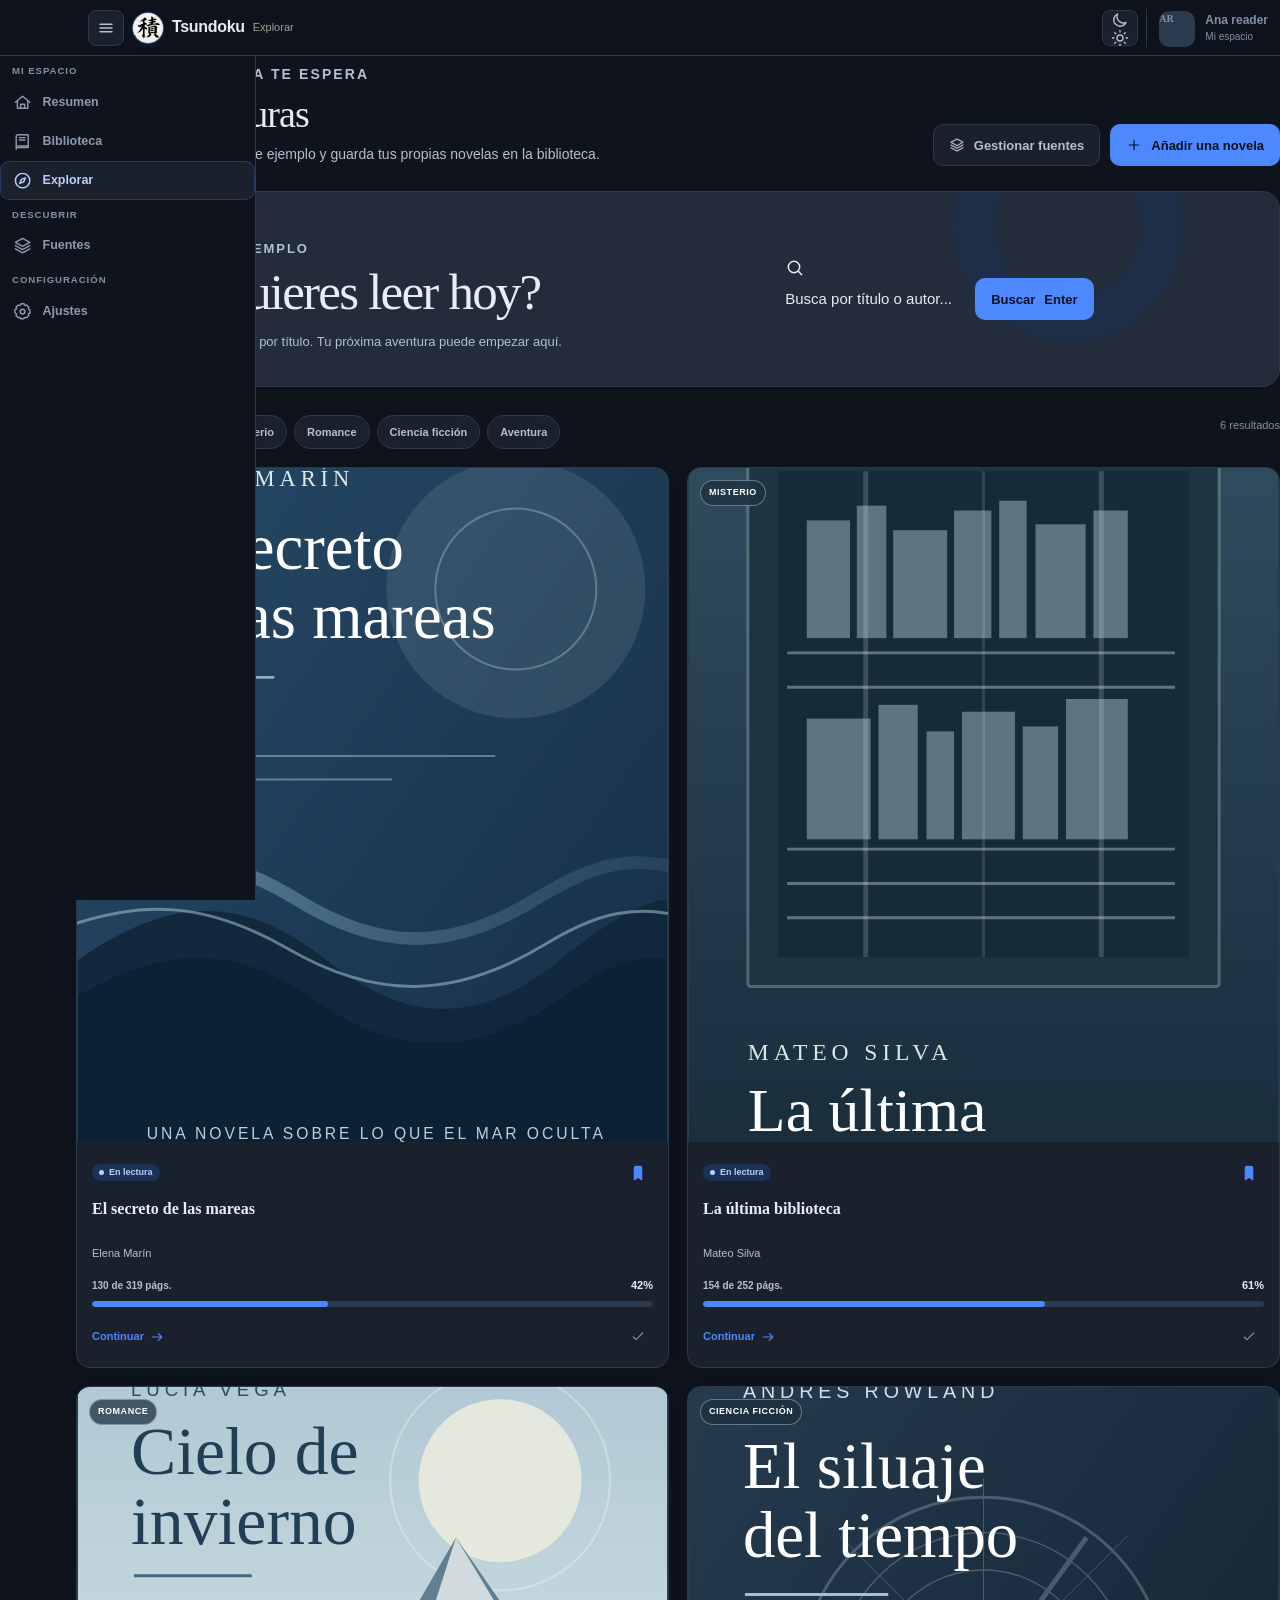
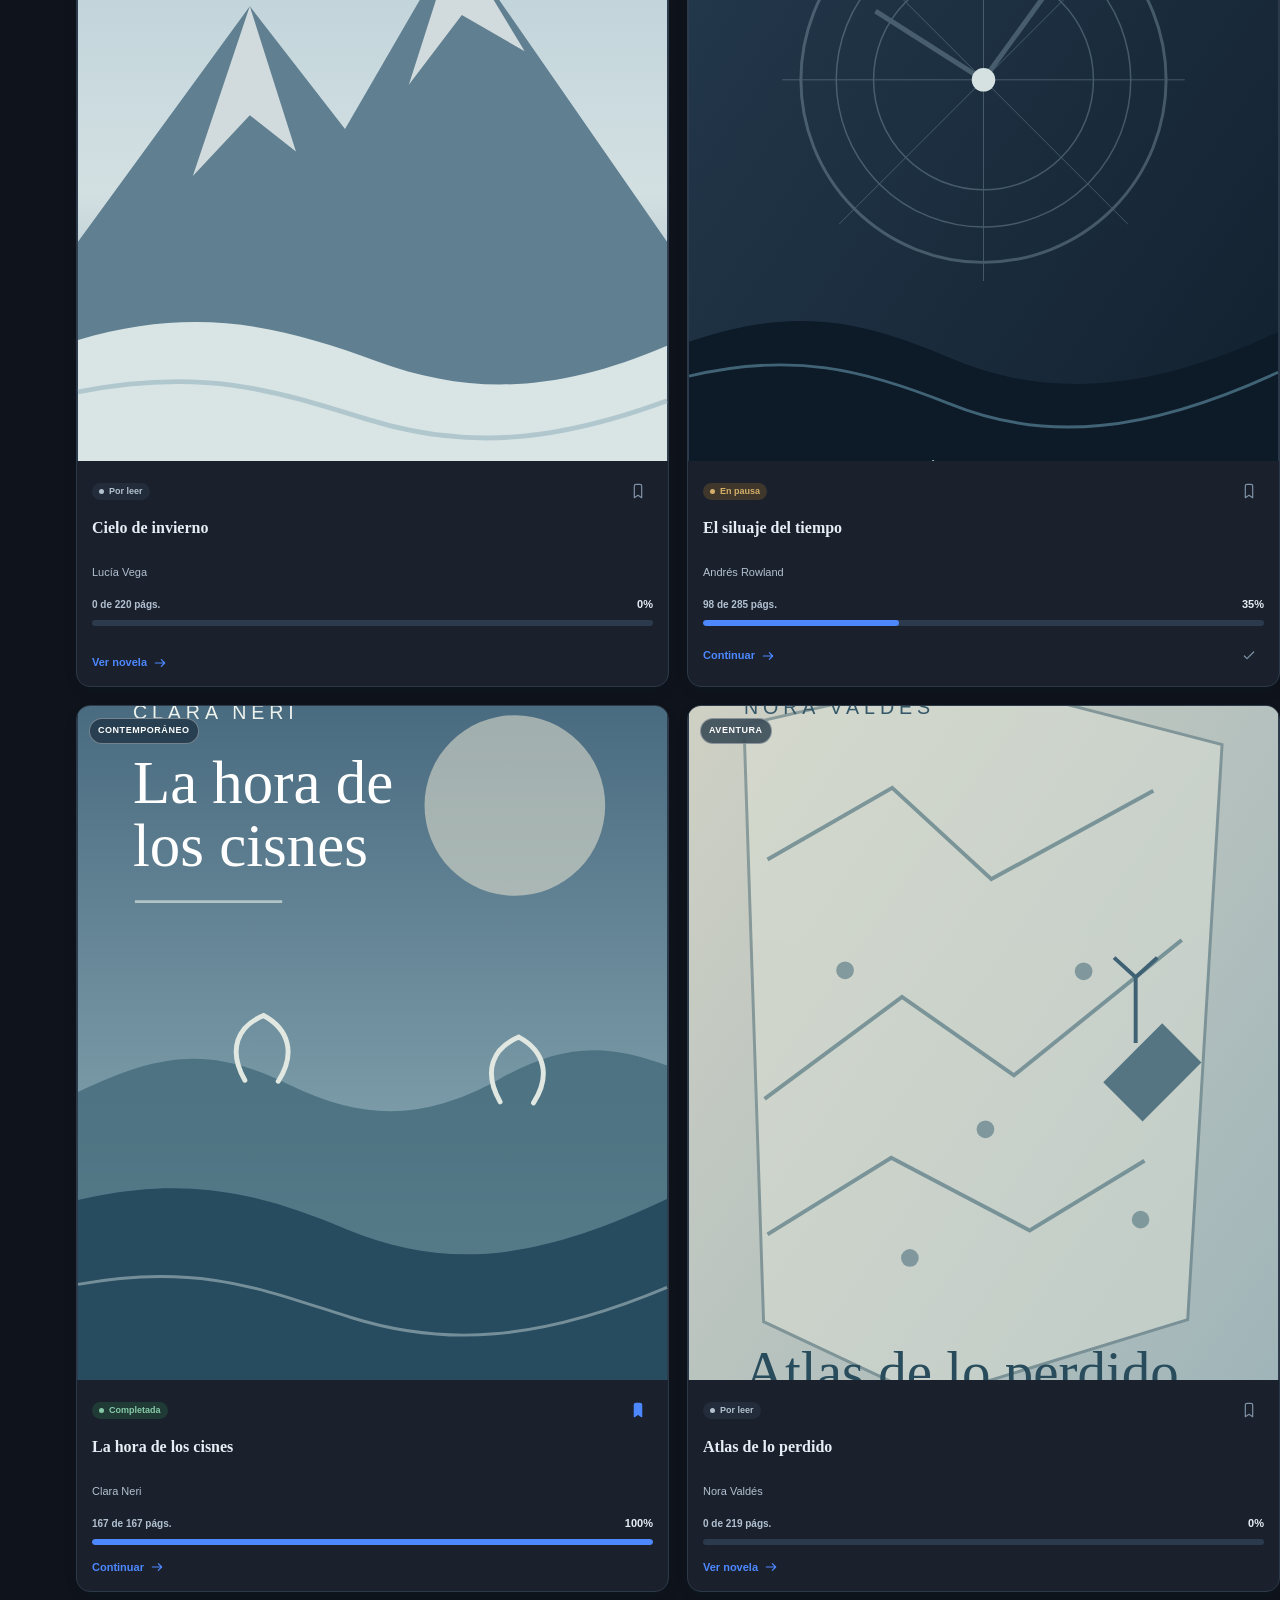
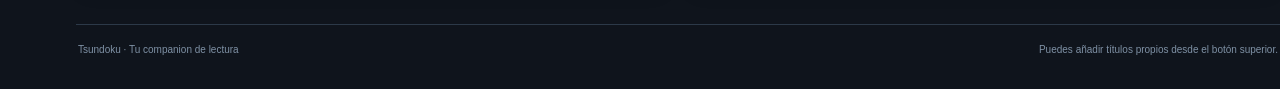
==== Tracker/pages/browse.html @ 19baac52 "primer commit" ====
<!DOCTYPE html>
<html lang="es" data-theme="midnight">
<head>
  <meta charset="UTF-8">
  <meta name="viewport" content="width=device-width, initial-scale=1.0">
  <meta name="description" content="Explora nuevas novelas y añade nuevas lecturas a Tsundoku.">
  <title>Explorar · Tsundoku</title>
  <script>
    (() => {
      try {
        const validThemes = ['amoled', 'midnight', 'mocha', 'parchment'];
        const savedTheme = localStorage.getItem('tsundoku-theme');
        const legacyTheme = localStorage.getItem('novel-tracker:theme');
        document.documentElement.dataset.theme = validThemes.includes(savedTheme)
          ? savedTheme
          : legacyTheme === 'light' ? 'parchment' : 'midnight';
      } catch (error) {
        document.documentElement.dataset.theme = 'midnight';
      }
    })();
  </script>
  <link rel="icon" type="image/svg+xml" href="../Assets/icons/logo.svg">
  <link rel="stylesheet" href="../css/styles.css">
  <script src="../js/tailwind.js"></script>
  <script src="../js/novelData.js" defer></script>
  <script src="../js/storage.js" defer></script>
  <script src="../js/ui.js" defer></script>
  <script src="../js/main.js" defer></script>
  <script src="../js/sidebar.js" defer></script>
</head>
<body class="tsun-shell" data-page="browse" data-asset-prefix="../" data-page-prefix="../">
  <a class="skip-link" href="#main-content">Saltar al contenido</a>

  <header class="shell-header h-14" aria-label="Encabezado de Tsundoku">
    <div class="flex min-w-0 items-center gap-2">
      <button class="icon-button !h-9 !w-9 !rounded-lg" type="button" data-sidebar-toggle aria-label="Colapsar barra lateral" aria-expanded="true">
        <svg class="icon !h-[18px] !w-[18px]" viewBox="0 0 24 24" aria-hidden="true"><path d="M4 7h16M4 12h16M4 17h16"/></svg>
      </button>
      <span class="shell-logo" aria-hidden="true">
        <img src="../Assets/images/Logo-kanji.png" alt="">
      </span>
      <span class="shell-title truncate font-semibold">Tsundoku</span>
      <span class="hidden text-[11px] font-medium text-stone-400 dark:text-stone-500 sm:inline">Explorar</span>
    </div>

    <div class="relative ml-auto flex items-center gap-1">
      <button class="icon-button !h-9 !w-9 !rounded-lg" type="button" data-theme-toggle aria-label="Cambiar a modo oscuro" aria-pressed="false">
        <svg class="icon !h-[18px] !w-[18px] theme-icon--moon" viewBox="0 0 24 24" aria-hidden="true"><path d="M20 15.2A8.5 8.5 0 0 1 8.8 4 8.5 8.5 0 1 0 20 15.2Z"/></svg>
        <svg class="icon !h-[18px] !w-[18px] theme-icon--sun" viewBox="0 0 24 24" aria-hidden="true"><circle cx="12" cy="12" r="4"/><path d="M12 2v2M12 20v2M4.93 4.93l1.42 1.42M17.65 17.65l1.42 1.42M2 12h2M20 12h2M4.93 19.07l1.42-1.42M17.65 6.35l1.42-1.42"/></svg>
      </button>
      <div class="user-chip" aria-label="Perfil de Ana"><span class="avatar" aria-hidden="true">AR</span><span class="user-chip__copy"><strong>Ana reader</strong><span>Mi espacio</span></span></div>
    </div>
  </header>

  <!-- Overlay para móvil -->
  <div data-sidebar-overlay aria-hidden="true"></div>

  <!-- Barra lateral colapsable -->
  <nav class="shell-sidebar" data-sidebar aria-label="Navegación principal">
    <div class="sidebar-section-label">Mi espacio</div>

    <a class="sidebar-item" href="../index.html" data-nav-item="dashboard" title="Resumen">
      <svg class="icon" viewBox="0 0 24 24" aria-hidden="true"><path d="M3 11.5 12 4l9 7.5"/><path d="M5.5 10v9h13v-9M9.5 19v-5h5v5"/></svg>
      <span class="sidebar-label">Resumen</span>
    </a>
    <a class="sidebar-item" href="./library.html" data-nav-item="library" title="Biblioteca">
      <svg class="icon" viewBox="0 0 24 24" aria-hidden="true"><path d="M4 19.5V5.5a2 2 0 0 1 2-2h13v16H6a2 2 0 0 0-2 2Z"/><path d="M6 17.5h13M8 7h7M8 10h7"/></svg>
      <span class="sidebar-label">Biblioteca</span>
    </a>
    <a class="sidebar-item is-active" href="./browse.html" data-nav-item="browse" title="Explorar" aria-current="page">
      <svg class="icon" viewBox="0 0 24 24" aria-hidden="true"><circle cx="12" cy="12" r="9"/><path d="m15.5 8.5-2 5-5 2 2-5 5-2Z"/></svg>
      <span class="sidebar-label">Explorar</span>
    </a>

    <div class="sidebar-section-label">Descubrir</div>

    <a class="sidebar-item" href="../index.html#sources" data-nav-item="sources" title="Fuentes">
      <svg class="icon" viewBox="0 0 24 24" aria-hidden="true"><path d="m12 3-9 5 9 5 9-5-9-5Z"/><path d="m3 12 9 5 9-5M3 16l9 5 9-5"/></svg>
      <span class="sidebar-label">Fuentes</span>
    </a>

    <div class="sidebar-section-label">Configuración</div>

    <a class="sidebar-item" href="../index.html#settings" data-nav-item="settings" title="Ajustes">
      <svg class="icon" viewBox="0 0 24 24" aria-hidden="true"><circle cx="12" cy="12" r="3"/><path d="M19.4 15a1.7 1.7 0 0 0 .34 1.88l.06.06-2.86 2.86-.06-.06A1.7 1.7 0 0 0 15 19.4a1.7 1.7 0 0 0-1 .6 1.7 1.7 0 0 0-.4 1.1V21H9.55v-.1A1.7 1.7 0 0 0 8.5 19.4a1.7 1.7 0 0 0-1.88.34l-.06.06-2.86-2.86.06-.06A1.7 1.7 0 0 0 4.1 15a1.7 1.7 0 0 0-.6-1 1.7 1.7 0 0 0-1.1-.4H2.3V9.55h.1A1.7 1.7 0 0 0 4.1 8.5a1.7 1.7 0 0 0-.34-1.88l-.06-.06L6.56 3.7l.06.06A1.7 1.7 0 0 0 8.5 4.1a1.7 1.7 0 0 0 1-.6 1.7 1.7 0 0 0 .4-1.1V2.3h4.05v.1A1.7 1.7 0 0 0 15 4.1a1.7 1.7 0 0 0 1.88-.34l.06-.06 2.86 2.86-.06.06A1.7 1.7 0 0 0 19.4 8.5c.14.4.35.74.6 1 .3.3.7.45 1.1.45h.1v4.05h-.1A1.7 1.7 0 0 0 19.4 15Z"/></svg>
      <span class="sidebar-label">Ajustes</span>
    </a>
  </nav>

  <main class="shell-main min-h-screen pb-24 md:pb-8" id="main-content" data-main-content>
    <header class="page-header px-3 md:px-0"><div class="page-header__copy"><p class="eyebrow">Una historia nueva te espera</p><h1>Explora lecturas</h1><p>Descubre nuestro catálogo de ejemplo y guarda tus propias novelas en la biblioteca.</p></div><div class="page-header__actions"><a class="button button--secondary" href="../index.html#sources"><svg class="icon icon--sm" viewBox="0 0 24 24" aria-hidden="true"><path d="m12 3-9 5 9 5 9-5-9-5Z"/><path d="m3 12 9 5 9-5M3 16l9 5 9-5"/></svg>Gestionar fuentes</a><button class="button" type="button" data-open-dialog="add-novel-dialog"><svg class="icon icon--sm" viewBox="0 0 24 24" aria-hidden="true"><path d="M12 5v14M5 12h14"/></svg>Añadir una novela</button></div></header>

    <section class="browse-hero" aria-labelledby="browse-title">
      <div class="browse-hero__copy"><p class="eyebrow">Catálogo de ejemplo</p><h1 id="browse-title">¿Qué quieres leer hoy?</h1><p>Filtra por género o busca por título. Tu próxima aventura puede empezar aquí.</p></div>
      <form class="browse-hero__search" data-browse-form role="search"><svg class="icon" viewBox="0 0 24 24" aria-hidden="true"><circle cx="10.8" cy="10.8" r="6.8"/><path d="m16 16 4 4"/></svg><label class="sr-only" for="browse-search">Buscar en el catálogo</label><input id="browse-search" data-browse-search type="search" placeholder="Busca por título o autor..." autocomplete="off"><button class="button" type="submit">Buscar <span>Enter</span></button></form>
    </section>

    <div class="browse-controls"><div class="browse-genres" role="group" aria-label="Filtrar por género"><button class="filter-chip is-active" type="button" data-browse-genre="all" aria-pressed="true">Todos</button><button class="filter-chip" type="button" data-browse-genre="Fantasía" aria-pressed="false">Fantasía</button><button class="filter-chip" type="button" data-browse-genre="Misterio" aria-pressed="false">Misterio</button><button class="filter-chip" type="button" data-browse-genre="Romance" aria-pressed="false">Romance</button><button class="filter-chip" type="button" data-browse-genre="Ciencia ficción" aria-pressed="false">Ciencia ficción</button><button class="filter-chip" type="button" data-browse-genre="Aventura" aria-pressed="false">Aventura</button></div><span class="library-meta" data-browse-count>— resultados</span></div>
    <section class="browse-grid" data-browse-grid aria-live="polite"></section>
    <footer class="page-footer"><span>Tsundoku · Tu companion de lectura</span><span>Puedes añadir títulos propios desde el botón superior.</span></footer>
  </main>

  <nav class="shell-bottom-nav fixed bottom-0 w-full flex justify-around border-t border-stone-800 bg-stone-900 py-2 z-50 md:hidden" aria-label="Navegación inferior">
    <a class="shell-bottom-item" href="../index.html" aria-current="false"><svg class="icon" viewBox="0 0 24 24" aria-hidden="true"><path d="M3 11.5 12 4l9 7.5"/><path d="M5.5 10v9h13v-9M9.5 19v-5h5v5"/></svg><span>Resumen</span></a>
    <a class="shell-bottom-item" href="./library.html" aria-current="false"><svg class="icon" viewBox="0 0 24 24" aria-hidden="true"><path d="M4 19.5V5.5a2 2 0 0 1 2-2h13v16H6a2 2 0 0 0-2 2Z"/><path d="M6 17.5h13M8 7h7M8 10h7"/></svg><span>Biblioteca</span></a>
    <a class="shell-bottom-item is-active" href="./browse.html" aria-current="page"><svg class="icon" viewBox="0 0 24 24" aria-hidden="true"><circle cx="12" cy="12" r="9"/><path d="m15.5 8.5-2 5-5 2 2-5 5-2Z"/></svg><span>Explorar</span></a>
    <a class="shell-bottom-item" href="../index.html#sources" aria-current="false"><svg class="icon" viewBox="0 0 24 24" aria-hidden="true"><path d="m12 3-9 5 9 5 9-5-9-5Z"/><path d="m3 12 9 5 9-5M3 16l9 5 9-5"/></svg><span>Fuentes</span></a>
  </nav>

  <dialog class="dialog" id="add-novel-dialog" aria-labelledby="add-novel-title">
    <form data-novel-form>
      <div class="dialog__header"><div><h2 id="add-novel-title">Añadir una novela</h2><p>Crea una ficha para empezar a seguirla.</p></div><button class="icon-button" type="button" data-close-dialog aria-label="Cerrar formulario"><svg class="icon" viewBox="0 0 24 24" aria-hidden="true"><path d="m6 6 12 12M18 6 6 18"/></svg></button></div>
      <div class="dialog__body">
        <div class="form-grid">
          <div class="form-field form-field--full"><label for="novel-title">Título</label><input id="novel-title" name="title" type="text" placeholder="Por ejemplo, El viento del norte" required maxlength="100"></div>
          <div class="form-field"><label for="novel-author">Autor</label><input id="novel-author" name="author" type="text" placeholder="Nombre del autor" maxlength="80"></div>
          <div class="form-field"><label for="novel-genre">Género</label><select id="novel-genre" name="genre" required><option value="Fantasía">Fantasía</option><option value="Misterio">Misterio</option><option value="Romance">Romance</option><option value="Ciencia ficción">Ciencia ficción</option><option value="Aventura">Aventura</option><option value="Contemporáneo">Contemporáneo</option></select></div>
          <div class="form-field"><label for="novel-cover">Portada</label><select id="novel-cover" name="cover" required><option value="Assets/covers/the-tides.svg">The tides</option><option value="Assets/covers/the-library.svg">The library</option><option value="Assets/covers/winter-sky.svg">Winter sky</option><option value="Assets/covers/time-silhouette.svg">Time silhouette</option><option value="Assets/covers/blue-hour.svg">Blue hour</option><option value="Assets/covers/lost-atlas.svg">Lost atlas</option></select></div>
          <div class="form-field"><label for="novel-status">Estado inicial</label><select id="novel-status" name="status"><option value="planned">Por leer</option><option value="reading">En lectura</option><option value="paused">En pausa</option></select></div>
          <div class="form-field"><label for="novel-chapters">Número de capítulos</label><input id="novel-chapters" name="chapterCount" type="number" min="1" max="100" value="12" required><small>Puedes editar el progreso capítulo a capítulo después.</small></div>
          <div class="form-field form-field--full"><label for="novel-description">Sinopsis</label><textarea id="novel-description" name="description" placeholder="Una breve descripción de la novela..." maxlength="300"></textarea></div>
        </div>
      </div>
      <div class="dialog__footer"><button class="button button--secondary" type="button" data-close-dialog>Cancelar</button><button class="button" type="submit">Guardar en biblioteca</button></div>
    </form>
  </dialog>
</body>
</html>
---- Tracker/css/styles.css ----
/* Tsundoku · salida CSS lista para usar y estilos personalizados del tracker */
/* Sistema de temas: los atributos data-theme se aplican al elemento <html>. */
/* Valores: amoled, midnight (predeterminado), mocha y parchment. */
:root,
:root[data-theme='midnight'],
:root[data-theme='dark'] {
  color-scheme: dark;
  --canvas: #0F141C;
  --sidebar: #131a24;
  --surface: #1A212D;
  --surface-soft: #222c3a;
  --surface-strong: #2c3a4d;
  --border: #2c3948;
  --border-strong: #405267;
  --text: #e6edf5;
  --text-soft: #b2c0d0;
  --text-muted: #7f91a5;
  --accent: #4D88FF;
  --accent-hover: #6b9eff;
  --accent-soft: #1c3155;
  --accent-soft-text: #b9d0ff;
  --positive: #86c9a7;
  --positive-soft: #203b36;
  --warning: #d4af6a;
  --warning-soft: #40372c;
  --danger: #e58c95;
  --danger-soft: #432e35;
  --nav-bg: #0f141c;
  --nav-hover: #1a212d;
  --nav-text: #8b9bad;
  --nav-accent-text: #b9d0ff;
  --shadow: 0 14px 34px rgba(2, 9, 14, 0.2);
  --shadow-hover: 0 18px 40px rgba(2, 9, 14, 0.3);
  --overlay: rgba(3, 10, 15, 0.7);
}

:root[data-theme='amoled'] {
  color-scheme: dark;
  --canvas: #000000;
  --sidebar: #000000;
  --surface: #121212;
  --surface-soft: #1b1b1b;
  --surface-strong: #262626;
  --border: #262626;
  --border-strong: #3a3a3a;
  --text: #f2f2f2;
  --text-soft: #b8b8b8;
  --text-muted: #8a8a8a;
  --accent: #80A0FF;
  --accent-hover: #9ab5ff;
  --accent-soft: #1b2740;
  --accent-soft-text: #bcd0ff;
  --positive: #86c9a7;
  --positive-soft: #1b3229;
  --warning: #d4af6a;
  --warning-soft: #3a2f20;
  --danger: #e58c95;
  --danger-soft: #3d2429;
  --nav-bg: #000000;
  --nav-hover: #121212;
  --nav-text: #8a8a8a;
  --nav-accent-text: #bcd0ff;
  --shadow: 0 14px 34px rgba(0, 0, 0, 0.55);
  --shadow-hover: 0 18px 40px rgba(0, 0, 0, 0.7);
  --overlay: rgba(0, 0, 0, 0.78);
}

:root[data-theme='mocha'] {
  color-scheme: dark;
  --canvas: #1E1E2E;
  --sidebar: #252537;
  --surface: #313244;
  --surface-soft: #3b3b52;
  --surface-strong: #4a4a63;
  --border: #45445a;
  --border-strong: #5a5972;
  --text: #f5e0e4;
  --text-soft: #d8c8d4;
  --text-muted: #a79baf;
  --accent: #F5C2E7;
  --accent-hover: #ffd6f0;
  --accent-soft: #4a2f4a;
  --accent-soft-text: #ffd6f0;
  --positive: #a6e3a1;
  --positive-soft: #2f493f;
  --warning: #f9e2af;
  --warning-soft: #4b4029;
  --danger: #f38ba8;
  --danger-soft: #4b2c3a;
  --nav-bg: #1e1e2e;
  --nav-hover: #313244;
  --nav-text: #a79baf;
  --nav-accent-text: #f5c2e7;
  --shadow: 0 14px 34px rgba(11, 8, 20, 0.28);
  --shadow-hover: 0 18px 40px rgba(11, 8, 20, 0.38);
  --overlay: rgba(12, 8, 22, 0.74);
}

:root[data-theme='parchment'],
:root[data-theme='light'] {
  color-scheme: light;
  --canvas: #F4EFEA;
  --sidebar: #fbf8f4;
  --surface: #FFFFFF;
  --surface-soft: #f0e9e1;
  --surface-strong: #e4d9ce;
  --border: #ded3c8;
  --border-strong: #c9b8a9;
  --text: #3a2c2b;
  --text-soft: #6f5f5b;
  --text-muted: #988780;
  --accent: #7A2E3B;
  --accent-hover: #64232f;
  --accent-soft: #f2e1e1;
  --accent-soft-text: #7a2e3b;
  --positive: #527a5c;
  --positive-soft: #e5efe5;
  --warning: #9a6b2f;
  --warning-soft: #f6ecd9;
  --danger: #a34a4a;
  --danger-soft: #f7e3e1;
  --nav-bg: #2e2024;
  --nav-hover: #4a2f36;
  --nav-text: #d6c3c0;
  --nav-accent-text: #ffd6d0;
  --shadow: 0 12px 32px rgba(58, 44, 43, 0.08);
  --shadow-hover: 0 16px 36px rgba(58, 44, 43, 0.14);
  --overlay: rgba(58, 44, 43, 0.42);
}

:root[data-theme='amoled'] .button:not(.button--secondary):not(.button--soft),
:root[data-theme='midnight'] .button:not(.button--secondary):not(.button--soft),
:root[data-theme='mocha'] .button:not(.button--secondary):not(.button--soft),
:root[data-theme='dark'] .button:not(.button--secondary):not(.button--soft) {
  color: #0b1220;
}

*,
*::before,
*::after {
  box-sizing: border-box;
}

html {
  min-width: 320px;
  background: var(--canvas);
  scroll-behavior: smooth;
}

body {
  min-width: 320px;
  min-height: 100vh;
  margin: 0;
  overflow-x: hidden;
  background: var(--canvas);
  color: var(--text);
  font-family: Inter, ui-sans-serif, -apple-system, BlinkMacSystemFont, "Segoe UI", sans-serif;
  font-size: 15px;
  line-height: 1.55;
  text-rendering: optimizeLegibility;
  -webkit-font-smoothing: antialiased;
}

body.is-menu-open {
  overflow: hidden;
}

button,
input,
select,
textarea {
  color: inherit;
  font: inherit;
}

button,
a {
  -webkit-tap-highlight-color: transparent;
}

button {
  border: 0;
}

a {
  color: inherit;
  text-decoration: none;
}

img {
  display: block;
  max-width: 100%;
}

p,
h1,
h2,
h3,
h4 {
  margin: 0;
}

ul,
ol {
  margin: 0;
  padding: 0;
  list-style: none;
}

[hidden] {
  display: none !important;
}

::selection {
  background: var(--accent-soft);
  color: var(--accent-soft-text);
}

:focus-visible {
  outline: 3px solid color-mix(in srgb, var(--accent) 35%, transparent);
  outline-offset: 3px;
}

.sr-only {
  position: absolute;
  width: 1px;
  height: 1px;
  padding: 0;
  overflow: hidden;
  clip: rect(0, 0, 0, 0);
  white-space: nowrap;
  border: 0;
}

.skip-link {
  position: fixed;
  z-index: 1000;
  top: 12px;
  left: 12px;
  padding: 10px 16px;
  transform: translateY(-150%);
  border-radius: 8px;
  background: var(--accent);
  color: #fff;
  font-weight: 700;
  transition: transform 160ms ease;
}

.skip-link:focus {
  transform: translateY(0);
}

.icon {
  display: block;
  width: 20px;
  height: 20px;
  flex: 0 0 auto;
  fill: none;
  stroke: currentColor;
  stroke-linecap: round;
  stroke-linejoin: round;
  stroke-width: 1.8;
}

.icon--sm {
  width: 16px;
  height: 16px;
}

.icon--lg {
  width: 24px;
  height: 24px;
}

/* App shell */

.app-shell {
  min-height: 100vh;
}

.sidebar {
  position: fixed;
  z-index: 50;
  inset: 0 auto 0 0;
  display: flex;
  width: 264px;
  flex-direction: column;
  border-right: 1px solid var(--border);
  background: var(--sidebar);
  transition: transform 220ms ease;
}

.sidebar-header {
  display: flex;
  min-height: 86px;
  align-items: center;
  justify-content: space-between;
  padding: 0 24px;
  border-bottom: 1px solid var(--border);
}

.sidebar .sidebar-close-button {
  display: none;
  margin-left: auto;
}

.brand {
  display: inline-flex;
  align-items: center;
  gap: 12px;
}

.brand-mark {
  display: grid;
  width: 39px;
  height: 39px;
  place-items: center;
  border-radius: 11px;
  background: var(--accent);
  color: #fff;
  box-shadow: inset 0 0 0 1px rgba(255, 255, 255, 0.12);
}

.brand-mark .icon {
  width: 22px;
  height: 22px;
}

.brand-copy strong,
.brand-copy span {
  display: block;
}

.brand-copy strong {
  color: var(--text);
  font-family: Georgia, "Times New Roman", serif;
  font-size: 21px;
  line-height: 1.1;
  letter-spacing: 0.01em;
}

.brand-copy span {
  margin-top: 3px;
  color: var(--text-muted);
  font-size: 10px;
  font-weight: 700;
  letter-spacing: 0.16em;
  text-transform: uppercase;
}

.sidebar-content {
  display: flex;
  min-height: 0;
  flex: 1;
  flex-direction: column;
  overflow-y: auto;
  padding: 24px 16px 18px;
}

.nav-label {
  margin: 0 12px 10px;
  color: var(--text-muted);
  font-size: 10px;
  font-weight: 800;
  letter-spacing: 0.15em;
  text-transform: uppercase;
}

.sidebar-nav {
  display: grid;
  gap: 5px;
}

.nav-link {
  display: flex;
  width: 100%;
  align-items: center;
  gap: 12px;
  padding: 11px 12px;
  border: 1px solid transparent;
  border-radius: 10px;
  background: transparent;
  color: var(--text-soft);
  font-size: 14px;
  font-weight: 650;
  text-align: left;
  cursor: pointer;
  transition: background-color 150ms ease, color 150ms ease, border-color 150ms ease;
}

.nav-link:hover {
  background: var(--surface-soft);
  color: var(--text);
}

.nav-link.is-active {
  border-color: color-mix(in srgb, var(--accent) 20%, var(--border));
  background: var(--accent-soft);
  color: var(--accent-soft-text);
}

.nav-link__meta {
  margin-left: auto;
  color: var(--text-muted);
  font-size: 11px;
  font-weight: 700;
}

.sidebar-note {
  position: relative;
  margin-top: 26px;
  overflow: hidden;
  padding: 17px;
  border: 1px solid var(--border);
  border-radius: 14px;
  background: var(--surface);
}

.sidebar-note::after {
  position: absolute;
  right: -20px;
  bottom: -24px;
  width: 78px;
  height: 78px;
  border: 16px solid var(--accent-soft);
  border-radius: 50%;
  content: "";
}

.sidebar-note__icon {
  display: grid;
  width: 33px;
  height: 33px;
  margin-bottom: 13px;
  place-items: center;
  border-radius: 9px;
  background: var(--accent-soft);
  color: var(--accent-soft-text);
}

.sidebar-note strong,
.sidebar-note p {
  position: relative;
  z-index: 1;
}

.sidebar-note strong {
  display: block;
  font-size: 13px;
}

.sidebar-note p {
  margin-top: 4px;
  color: var(--text-soft);
  font-size: 12px;
  line-height: 1.5;
}

.sidebar-footer {
  padding: 14px 16px 18px;
  border-top: 1px solid var(--border);
}

.appearance-button {
  display: flex;
  width: 100%;
  align-items: center;
  gap: 12px;
  padding: 10px 12px;
  border-radius: 10px;
  background: transparent;
  color: var(--text-soft);
  cursor: pointer;
  text-align: left;
}

.appearance-button:hover {
  background: var(--surface-soft);
  color: var(--text);
}

.appearance-button__copy {
  flex: 1;
}

.appearance-button strong,
.appearance-button span {
  display: block;
}

.appearance-button strong {
  font-size: 13px;
}

.appearance-button span {
  color: var(--text-muted);
  font-size: 11px;
}

.theme-toggle .theme-icon--sun {
  display: none;
}

[data-theme='dark'] .theme-toggle .theme-icon--moon {
  display: none;
}

[data-theme='dark'] .theme-toggle .theme-icon--sun {
  display: block;
}

.workspace {
  min-height: 100vh;
  margin-left: 264px;
}

.topbar {
  position: sticky;
  z-index: 30;
  top: 0;
  display: flex;
  min-height: 80px;
  align-items: center;
  gap: 22px;
  padding: 14px 36px;
  border-bottom: 1px solid color-mix(in srgb, var(--border) 88%, transparent);
  background: color-mix(in srgb, var(--canvas) 92%, transparent);
  backdrop-filter: blur(12px);
}

.topbar-spacer {
  flex: 1;
}

.global-search {
  position: relative;
  width: min(310px, 31vw);
}

.global-search .icon {
  position: absolute;
  top: 50%;
  left: 13px;
  width: 18px;
  height: 18px;
  color: var(--text-muted);
  transform: translateY(-50%);
  pointer-events: none;
}

.global-search input {
  width: 100%;
  height: 42px;
  padding: 0 40px;
  border: 1px solid var(--border);
  border-radius: 10px;
  outline: none;
  background: var(--surface);
  color: var(--text);
  font-size: 13px;
  transition: border-color 150ms ease, box-shadow 150ms ease;
}

.global-search input::placeholder {
  color: var(--text-muted);
}

.global-search input:focus {
  border-color: var(--accent);
  box-shadow: 0 0 0 3px color-mix(in srgb, var(--accent) 13%, transparent);
}

.global-search__key {
  position: absolute;
  top: 50%;
  right: 10px;
  padding: 2px 6px;
  transform: translateY(-50%);
  border: 1px solid var(--border);
  border-radius: 5px;
  color: var(--text-muted);
  font-size: 10px;
  pointer-events: none;
}

.topbar-actions {
  display: flex;
  align-items: center;
  gap: 9px;
}

.icon-button {
  position: relative;
  display: inline-grid;
  width: 42px;
  height: 42px;
  place-items: center;
  border: 1px solid var(--border);
  border-radius: 10px;
  background: var(--surface);
  color: var(--text-soft);
  cursor: pointer;
  transition: background-color 150ms ease, color 150ms ease, border-color 150ms ease;
}

.icon-button:hover {
  border-color: var(--border-strong);
  background: var(--surface-soft);
  color: var(--text);
}

.icon-button--plain {
  border-color: transparent;
  background: transparent;
}

.notification-dot {
  position: absolute;
  top: 8px;
  right: 8px;
  width: 6px;
  height: 6px;
  border: 1.5px solid var(--surface);
  border-radius: 50%;
  background: var(--warning);
}

.user-chip {
  display: flex;
  align-items: center;
  gap: 10px;
  margin-left: 4px;
  padding-left: 12px;
  border-left: 1px solid var(--border);
}

.avatar {
  display: grid;
  width: 36px;
  height: 36px;
  place-items: center;
  border-radius: 10px;
  background: var(--surface-strong);
  color: var(--accent-soft-text);
  font-family: Georgia, "Times New Roman", serif;
  font-size: 14px;
  font-weight: 700;
}

.user-chip strong,
.user-chip span {
  display: block;
}

.user-chip strong {
  font-size: 12px;
  line-height: 1.2;
}

.user-chip span {
  margin-top: 2px;
  color: var(--text-muted);
  font-size: 10px;
}

.mobile-menu-button {
  display: none;
}

.mobile-overlay {
  position: fixed;
  z-index: 40;
  inset: 0;
  display: none;
  background: var(--overlay);
  opacity: 0;
  transition: opacity 200ms ease;
}

.main-content {
  width: 100%;
  max-width: 1560px;
  margin: 0 auto;
  padding: 30px 36px 52px;
}

.page-header {
  display: flex;
  align-items: flex-end;
  justify-content: space-between;
  gap: 24px;
  margin-bottom: 25px;
}

.page-header__copy {
  max-width: 680px;
}

.eyebrow {
  margin-bottom: 7px;
  color: var(--accent);
  font-size: 10px;
  font-weight: 800;
  letter-spacing: 0.15em;
  text-transform: uppercase;
}

.page-header h1 {
  color: var(--text);
  font-family: Georgia, "Times New Roman", serif;
  font-size: clamp(28px, 3vw, 38px);
  font-weight: 500;
  line-height: 1.15;
  letter-spacing: -0.025em;
}

.page-header p {
  max-width: 610px;
  margin-top: 8px;
  color: var(--text-soft);
  font-size: 14px;
}

.page-header__actions {
  display: flex;
  flex-wrap: wrap;
  align-items: center;
  gap: 10px;
}

.button {
  display: inline-flex;
  min-height: 42px;
  align-items: center;
  justify-content: center;
  gap: 9px;
  padding: 9px 15px;
  border: 1px solid transparent;
  border-radius: 10px;
  background: var(--accent);
  color: #fff;
  font-size: 13px;
  font-weight: 750;
  line-height: 1;
  cursor: pointer;
  transition: background-color 150ms ease, border-color 150ms ease, color 150ms ease, transform 150ms ease;
}

.button:hover {
  background: var(--accent-hover);
  transform: translateY(-1px);
}

.button--secondary {
  border-color: var(--border);
  background: var(--surface);
  color: var(--text-soft);
}

.button--secondary:hover {
  border-color: var(--border-strong);
  background: var(--surface-soft);
  color: var(--text);
}

.button.is-active {
  border-color: var(--accent);
  background: var(--accent-soft);
  color: var(--accent-soft-text);
}

.button--soft {
  background: var(--accent-soft);
  color: var(--accent-soft-text);
}

.button--soft:hover {
  background: var(--surface-strong);
}

.button--small {
  min-height: 36px;
  padding: 8px 12px;
  font-size: 12px;
}

.button--wide {
  width: 100%;
}

/* Dashboard */

.metrics-grid {
  display: grid;
  grid-template-columns: repeat(4, minmax(0, 1fr));
  gap: 15px;
  margin-bottom: 20px;
}

.metric-card {
  display: flex;
  min-width: 0;
  align-items: center;
  gap: 14px;
  padding: 18px;
  border: 1px solid var(--border);
  border-radius: 14px;
  background: var(--surface);
  box-shadow: var(--shadow);
}

.metric-icon {
  display: grid;
  width: 42px;
  height: 42px;
  flex: 0 0 auto;
  place-items: center;
  border-radius: 11px;
  background: var(--accent-soft);
  color: var(--accent-soft-text);
}

.metric-icon--green {
  background: var(--positive-soft);
  color: var(--positive);
}

.metric-icon--sand {
  background: var(--warning-soft);
  color: var(--warning);
}

.metric-copy {
  min-width: 0;
}

.metric-value,
.metric-label,
.metric-trend {
  display: block;
}

.metric-value {
  color: var(--text);
  font-size: 25px;
  font-weight: 800;
  line-height: 1.05;
}

.metric-label {
  overflow: hidden;
  margin-top: 4px;
  color: var(--text-soft);
  font-size: 12px;
  font-weight: 650;
  text-overflow: ellipsis;
  white-space: nowrap;
}

.metric-trend {
  margin-top: 3px;
  color: var(--positive);
  font-size: 10px;
  font-weight: 650;
}

.dashboard-grid {
  display: grid;
  grid-template-columns: minmax(0, 1.85fr) minmax(300px, 0.8fr);
  gap: 20px;
  align-items: start;
}

.dashboard-main,
.dashboard-aside {
  display: grid;
  min-width: 0;
  gap: 20px;
}

.panel {
  min-width: 0;
  overflow: hidden;
  border: 1px solid var(--border);
  border-radius: 16px;
  background: var(--surface);
  box-shadow: var(--shadow);
}

.panel-header {
  display: flex;
  min-height: 67px;
  align-items: center;
  justify-content: space-between;
  gap: 16px;
  padding: 17px 20px;
  border-bottom: 1px solid var(--border);
}

.panel-header__copy h2 {
  font-family: Georgia, "Times New Roman", serif;
  font-size: 18px;
  font-weight: 500;
  line-height: 1.2;
}

.panel-header__copy p {
  margin-top: 3px;
  color: var(--text-muted);
  font-size: 11px;
}

.panel-header .button--plain,
.text-link {
  color: var(--accent);
  font-size: 12px;
  font-weight: 750;
}

.text-link {
  display: inline-flex;
  align-items: center;
  gap: 5px;
}

.text-link:hover {
  color: var(--accent-hover);
}

.panel-body {
  padding: 20px;
}

.current-reading {
  position: relative;
  display: grid;
  grid-template-columns: 124px minmax(0, 1fr) auto;
  gap: 22px;
  align-items: center;
  padding: 22px;
  background: linear-gradient(120deg, var(--surface) 55%, var(--surface-soft));
}

.current-reading::after {
  position: absolute;
  top: -55px;
  right: -35px;
  width: 150px;
  height: 150px;
  border: 28px solid color-mix(in srgb, var(--accent-soft) 62%, transparent);
  border-radius: 50%;
  content: "";
  pointer-events: none;
}

.current-cover {
  position: relative;
  z-index: 1;
  width: 124px;
  aspect-ratio: 2 / 3;
  border-radius: 10px;
  background: var(--surface-strong);
  box-shadow: 0 12px 25px rgba(26, 45, 59, 0.18);
  object-fit: cover;
}

.current-info {
  position: relative;
  z-index: 1;
  min-width: 0;
}

.current-info__top {
  display: flex;
  align-items: center;
  gap: 8px;
  margin-bottom: 8px;
}

.current-info h2 {
  overflow: hidden;
  font-family: Georgia, "Times New Roman", serif;
  font-size: clamp(21px, 2.1vw, 28px);
  font-weight: 500;
  line-height: 1.16;
  text-overflow: ellipsis;
  white-space: nowrap;
}

.current-author {
  margin-top: 5px;
  color: var(--text-soft);
  font-size: 12px;
}

.current-chapter {
  display: flex;
  align-items: center;
  gap: 7px;
  margin-top: 17px;
  color: var(--text-soft);
  font-size: 11px;
}

.current-chapter .icon {
  color: var(--accent);
}

.current-progress {
  margin-top: 15px;
}

.progress-meta {
  display: flex;
  align-items: center;
  justify-content: space-between;
  gap: 12px;
  margin-bottom: 7px;
  color: var(--text-soft);
  font-size: 10px;
  font-weight: 650;
}

.progress-meta strong {
  color: var(--text);
  font-size: 11px;
}

.progress-track {
  width: 100%;
  height: 6px;
  overflow: hidden;
  border-radius: 999px;
  background: var(--surface-strong);
}

.progress-fill {
  display: block;
  width: var(--progress, 0%);
  height: 100%;
  border-radius: inherit;
  background: var(--accent);
  transition: width 350ms ease;
}

.current-actions {
  position: relative;
  z-index: 1;
  display: grid;
  gap: 8px;
}

.quick-list {
  display: grid;
}

.quick-item {
  display: grid;
  grid-template-columns: 43px minmax(0, 1fr) auto;
  gap: 12px;
  align-items: center;
  padding: 12px 0;
  border-bottom: 1px solid var(--border);
}

.quick-item:first-child {
  padding-top: 0;
}

.quick-item:last-child {
  padding-bottom: 0;
  border-bottom: 0;
}

.quick-cover {
  width: 43px;
  aspect-ratio: 2 / 3;
  border-radius: 7px;
  background: var(--surface-strong);
  object-fit: cover;
}

.quick-item h3 {
  overflow: hidden;
  font-size: 12px;
  line-height: 1.35;
  text-overflow: ellipsis;
  white-space: nowrap;
}

.quick-item p {
  overflow: hidden;
  margin-top: 3px;
  color: var(--text-muted);
  font-size: 10px;
  text-overflow: ellipsis;
  white-space: nowrap;
}

.quick-item__arrow {
  color: var(--text-muted);
}

.novel-grid {
  display: grid;
  grid-template-columns: repeat(3, minmax(0, 1fr));
  gap: 16px;
}

.novel-card {
  display: flex;
  min-width: 0;
  flex-direction: column;
  overflow: hidden;
  border: 1px solid var(--border);
  border-radius: 14px;
  background: var(--surface);
  box-shadow: 0 6px 18px rgba(32, 53, 69, 0.035);
  transition: transform 180ms ease, box-shadow 180ms ease, border-color 180ms ease;
}

.novel-card:hover {
  transform: translateY(-2px);
  border-color: var(--border-strong);
  box-shadow: var(--shadow-hover);
}

.novel-card__cover {
  position: relative;
  display: block;
  aspect-ratio: 2 / 2.28;
  overflow: hidden;
  background: var(--surface-strong);
}

.novel-card__cover img {
  width: 100%;
  height: 100%;
  object-fit: cover;
  transition: transform 400ms ease;
}

.novel-card:hover .novel-card__cover img {
  transform: scale(1.018);
}

.novel-card__genre {
  position: absolute;
  top: 12px;
  left: 12px;
  padding: 5px 8px;
  border: 1px solid rgba(255, 255, 255, 0.35);
  border-radius: 999px;
  background: rgba(28, 48, 64, 0.74);
  color: #fff;
  font-size: 9px;
  font-weight: 750;
  letter-spacing: 0.06em;
  text-transform: uppercase;
  backdrop-filter: blur(5px);
}

.novel-card__body {
  display: flex;
  min-height: 184px;
  flex: 1;
  flex-direction: column;
  padding: 15px;
}

.novel-card__meta {
  display: flex;
  align-items: center;
  justify-content: space-between;
  gap: 8px;
}

.status-pill {
  display: inline-flex;
  align-items: center;
  gap: 5px;
  padding: 4px 7px;
  border-radius: 999px;
  background: var(--surface-soft);
  color: var(--text-soft);
  font-size: 9px;
  font-weight: 750;
  line-height: 1;
  white-space: nowrap;
}

.status-pill::before {
  width: 5px;
  height: 5px;
  border-radius: 50%;
  background: currentColor;
  content: "";
}

.status-pill--reading {
  background: var(--accent-soft);
  color: var(--accent-soft-text);
}

.status-pill--completed {
  background: var(--positive-soft);
  color: var(--positive);
}

.status-pill--paused {
  background: var(--warning-soft);
  color: var(--warning);
}

.favorite-button {
  display: inline-grid;
  width: 31px;
  height: 31px;
  place-items: center;
  border-radius: 8px;
  background: transparent;
  color: var(--text-muted);
  cursor: pointer;
  transition: background-color 150ms ease, color 150ms ease;
}

.favorite-button:hover {
  background: var(--surface-soft);
  color: var(--text);
}

.favorite-button.is-active {
  color: var(--accent);
}

.favorite-button.is-active .icon {
  fill: currentColor;
}

.novel-card h3 {
  display: -webkit-box;
  min-height: 42px;
  margin-top: 11px;
  overflow: hidden;
  font-family: Georgia, "Times New Roman", serif;
  font-size: 16px;
  font-weight: 550;
  line-height: 1.3;
  -webkit-box-orient: vertical;
  -webkit-line-clamp: 2;
}

.novel-card__author {
  overflow: hidden;
  margin-top: 4px;
  color: var(--text-soft);
  font-size: 11px;
  text-overflow: ellipsis;
  white-space: nowrap;
}

.novel-card__progress {
  margin-top: 15px;
}

.novel-card__actions {
  display: flex;
  align-items: center;
  justify-content: space-between;
  gap: 10px;
  margin-top: auto;
  padding-top: 14px;
}

.novel-card__link {
  display: inline-flex;
  align-items: center;
  gap: 5px;
  color: var(--accent);
  font-size: 11px;
  font-weight: 750;
}

.novel-card__link:hover {
  color: var(--accent-hover);
}

.activity-chart {
  display: grid;
  grid-template-columns: repeat(7, minmax(0, 1fr));
  gap: 9px;
  align-items: end;
  min-height: 148px;
}

.bar-column {
  display: grid;
  min-width: 0;
  grid-template-rows: 1fr auto;
  gap: 8px;
  text-align: center;
}

.bar-column__plot {
  display: flex;
  height: 112px;
  align-items: flex-end;
  justify-content: center;
  border-bottom: 1px solid var(--border);
}

.bar-column__bar {
  position: relative;
  width: min(24px, 70%);
  min-height: 3px;
  border-radius: 5px 5px 1px 1px;
  background: var(--accent-soft);
  transition: height 350ms ease;
}

.bar-column__bar.has-value {
  background: var(--accent);
}

.bar-column__bar[data-current='true'] {
  background: var(--positive);
}

.bar-column__label {
  color: var(--text-muted);
  font-size: 9px;
  font-weight: 700;
  text-transform: capitalize;
}

.activity-list {
  display: grid;
}

.activity-item {
  display: grid;
  grid-template-columns: 33px minmax(0, 1fr);
  gap: 11px;
  align-items: start;
  padding: 12px 0;
  border-bottom: 1px solid var(--border);
}

.activity-item:first-child {
  padding-top: 0;
}

.activity-item:last-child {
  padding-bottom: 0;
  border-bottom: 0;
}

.activity-item__icon {
  display: grid;
  width: 33px;
  height: 33px;
  place-items: center;
  border-radius: 9px;
  background: var(--surface-soft);
  color: var(--accent);
}

.activity-item__copy {
  min-width: 0;
}

.activity-item__copy strong,
.activity-item__copy span {
  display: block;
}

.activity-item__copy strong {
  overflow: hidden;
  font-size: 11px;
  text-overflow: ellipsis;
  white-space: nowrap;
}

.activity-item__copy span {
  margin-top: 2px;
  color: var(--text-muted);
  font-size: 10px;
}

.goal-card {
  display: grid;
  grid-template-columns: 44px minmax(0, 1fr);
  gap: 14px;
  align-items: center;
  padding: 18px;
}

.goal-card__icon {
  display: grid;
  width: 44px;
  height: 44px;
  place-items: center;
  border-radius: 12px;
  background: var(--warning-soft);
  color: var(--warning);
}

.goal-card h3 {
  font-size: 12px;
}

.goal-card p {
  margin-top: 3px;
  color: var(--text-soft);
  font-size: 10px;
}

/* Library */

.library-toolbar {
  display: grid;
  grid-template-columns: minmax(220px, 1fr) auto;
  gap: 14px;
  align-items: center;
  margin-bottom: 14px;
  padding: 16px;
  border: 1px solid var(--border);
  border-radius: 14px;
  background: var(--surface);
}

.search-field {
  position: relative;
  min-width: 0;
}

.search-field .icon {
  position: absolute;
  top: 50%;
  left: 14px;
  color: var(--text-muted);
  transform: translateY(-50%);
  pointer-events: none;
}

.search-field input,
.select-field select,
.form-field input,
.form-field select,
.form-field textarea {
  width: 100%;
  border: 1px solid var(--border);
  border-radius: 10px;
  outline: none;
  background: var(--surface-soft);
  color: var(--text);
  transition: border-color 150ms ease, box-shadow 150ms ease, background-color 150ms ease;
}

.search-field input {
  height: 44px;
  padding: 0 14px 0 43px;
}

.search-field input:focus,
.select-field select:focus,
.form-field input:focus,
.form-field select:focus,
.form-field textarea:focus {
  border-color: var(--accent);
  background: var(--surface);
  box-shadow: 0 0 0 3px color-mix(in srgb, var(--accent) 12%, transparent);
}

.select-field {
  min-width: 180px;
}

.select-field select {
  height: 44px;
  padding: 0 38px 0 13px;
  cursor: pointer;
}

.select-field {
  position: relative;
}

.select-field .icon {
  position: absolute;
  top: 50%;
  right: 13px;
  color: var(--text-muted);
  transform: translateY(-50%);
  pointer-events: none;
}

.filter-bar {
  display: flex;
  flex-wrap: wrap;
  align-items: center;
  gap: 8px;
  margin-bottom: 22px;
}

.filter-chip {
  min-height: 34px;
  padding: 7px 12px;
  border: 1px solid var(--border);
  border-radius: 999px;
  background: var(--surface);
  color: var(--text-soft);
  font-size: 11px;
  font-weight: 700;
  cursor: pointer;
  transition: background-color 150ms ease, color 150ms ease, border-color 150ms ease;
}

.filter-chip:hover {
  border-color: var(--border-strong);
  color: var(--text);
}

.filter-chip.is-active {
  border-color: var(--accent);
  background: var(--accent);
  color: #fff;
}

.library-meta {
  margin-bottom: 14px;
  color: var(--text-muted);
  font-size: 11px;
}

.empty-state {
  display: grid;
  min-height: 310px;
  place-items: center;
  padding: 40px 24px;
  text-align: center;
}

.empty-state__inner {
  max-width: 390px;
}

.empty-state__icon {
  display: grid;
  width: 62px;
  height: 62px;
  margin: 0 auto 17px;
  place-items: center;
  border-radius: 18px;
  background: var(--accent-soft);
  color: var(--accent);
}

.empty-state h2 {
  font-family: Georgia, "Times New Roman", serif;
  font-size: 21px;
  font-weight: 500;
}

.empty-state p {
  margin: 8px auto 19px;
  color: var(--text-soft);
  font-size: 12px;
}

/* Detail */

.breadcrumb {
  display: flex;
  flex-wrap: wrap;
  align-items: center;
  gap: 7px;
  margin-bottom: 17px;
  color: var(--text-muted);
  font-size: 11px;
}

.breadcrumb a:hover {
  color: var(--accent);
}

.breadcrumb .icon {
  width: 13px;
  height: 13px;
}

.detail-hero {
  display: grid;
  grid-template-columns: 184px minmax(0, 1fr) minmax(230px, 0.52fr);
  gap: 30px;
  align-items: stretch;
  padding: 28px;
}

.detail-cover {
  width: 184px;
  aspect-ratio: 2 / 3;
  align-self: start;
  border-radius: 12px;
  background: var(--surface-strong);
  box-shadow: 0 16px 30px rgba(25, 43, 56, 0.2);
  object-fit: cover;
}

.detail-info {
  display: flex;
  min-width: 0;
  flex-direction: column;
  justify-content: center;
}

.detail-info__top {
  display: flex;
  flex-wrap: wrap;
  align-items: center;
  gap: 8px;
  margin-bottom: 12px;
}

.detail-info h1 {
  max-width: 690px;
  font-family: Georgia, "Times New Roman", serif;
  font-size: clamp(28px, 3.5vw, 44px);
  font-weight: 500;
  line-height: 1.08;
  letter-spacing: -0.03em;
}

.detail-author {
  margin-top: 8px;
  color: var(--text-soft);
  font-size: 13px;
}

.detail-description {
  max-width: 680px;
  margin-top: 18px;
  color: var(--text-soft);
  font-size: 12px;
  line-height: 1.7;
}

.tag-list {
  display: flex;
  flex-wrap: wrap;
  gap: 7px;
  margin-top: 18px;
}

.tag {
  padding: 5px 8px;
  border: 1px solid var(--border);
  border-radius: 7px;
  background: var(--surface-soft);
  color: var(--text-soft);
  font-size: 9px;
  font-weight: 700;
}

.detail-progress-panel {
  display: flex;
  flex-direction: column;
  justify-content: center;
  padding: 20px;
  border: 1px solid var(--border);
  border-radius: 13px;
  background: var(--surface-soft);
}

.detail-progress-panel__top {
  display: flex;
  align-items: center;
  justify-content: space-between;
  gap: 12px;
}

.detail-progress-panel__top strong {
  font-size: 24px;
  line-height: 1;
}

.detail-progress-panel__top span {
  color: var(--text-muted);
  font-size: 10px;
  font-weight: 700;
}

.detail-progress-panel .progress-track {
  height: 7px;
  margin-top: 13px;
}

.detail-progress-panel p {
  margin-top: 12px;
  color: var(--text-soft);
  font-size: 11px;
}

.detail-progress-panel .button {
  margin-top: 16px;
}

.detail-actions {
  display: flex;
  flex-wrap: wrap;
  gap: 9px;
  margin-top: 19px;
}

.detail-stats {
  display: grid;
  grid-template-columns: repeat(4, minmax(0, 1fr));
  gap: 14px;
  margin-top: 20px;
}

.detail-stat {
  padding: 18px 20px;
}

.detail-stat span,
.detail-stat strong {
  display: block;
}

.detail-stat span {
  color: var(--text-muted);
  font-size: 10px;
  font-weight: 700;
  text-transform: uppercase;
}

.detail-stat strong {
  margin-top: 5px;
  overflow: hidden;
  font-size: 15px;
  text-overflow: ellipsis;
  white-space: nowrap;
}

.chapter-list {
  overflow: hidden;
}

.chapter-list__header {
  display: flex;
  align-items: center;
  justify-content: space-between;
  gap: 16px;
  padding: 17px 20px;
  border-bottom: 1px solid var(--border);
}

.chapter-list__header h2 {
  font-family: Georgia, "Times New Roman", serif;
  font-size: 18px;
  font-weight: 500;
}

.chapter-list__header span {
  color: var(--text-muted);
  font-size: 10px;
}

.chapter-row {
  border-bottom: 1px solid var(--border);
}

.chapter-row:last-child {
  border-bottom: 0;
}

.chapter-button {
  display: grid;
  width: 100%;
  grid-template-columns: 28px minmax(0, 1fr) auto;
  gap: 13px;
  align-items: center;
  padding: 15px 20px;
  background: transparent;
  color: inherit;
  text-align: left;
  cursor: pointer;
  transition: background-color 140ms ease;
}

.chapter-button:hover {
  background: var(--surface-soft);
}

.chapter-check {
  display: grid;
  width: 24px;
  height: 24px;
  place-items: center;
  border: 1px solid var(--border-strong);
  border-radius: 50%;
  color: transparent;
  transition: background-color 140ms ease, border-color 140ms ease, color 140ms ease;
}

.chapter-check .icon {
  width: 13px;
  height: 13px;
  stroke-width: 2.5;
}

.chapter-row.is-completed .chapter-check {
  border-color: var(--positive);
  background: var(--positive);
  color: #fff;
}

.chapter-row.is-completed .chapter-copy h3 {
  color: var(--text-muted);
  text-decoration: line-through;
  text-decoration-color: var(--text-muted);
}

.chapter-copy {
  min-width: 0;
}

.chapter-copy h3,
.chapter-copy p {
  overflow: hidden;
  text-overflow: ellipsis;
  white-space: nowrap;
}

.chapter-copy h3 {
  font-size: 12px;
  font-weight: 700;
}

.chapter-copy p {
  margin-top: 3px;
  color: var(--text-muted);
  font-size: 10px;
}

.chapter-row__meta {
  display: flex;
  align-items: center;
  gap: 9px;
  color: var(--text-muted);
  font-size: 10px;
}

.chapter-current {
  padding: 4px 7px;
  border-radius: 999px;
  background: var(--accent-soft);
  color: var(--accent-soft-text);
  font-size: 9px;
  font-weight: 750;
}

/* Browse */

.browse-hero {
  position: relative;
  display: grid;
  grid-template-columns: minmax(0, 1.1fr) minmax(360px, 0.8fr);
  gap: 42px;
  align-items: center;
  overflow: hidden;
  margin-bottom: 28px;
  padding: 34px;
  border: 1px solid var(--border);
  border-radius: 18px;
  background: var(--surface-soft);
}

.browse-hero::before {
  position: absolute;
  top: -80px;
  right: 8%;
  width: 230px;
  height: 230px;
  border: 42px solid color-mix(in srgb, var(--accent-soft) 58%, transparent);
  border-radius: 50%;
  content: "";
  pointer-events: none;
}

.browse-hero__copy,
.browse-hero__search {
  position: relative;
  z-index: 1;
}

.browse-hero h1 {
  max-width: 620px;
  font-family: Georgia, "Times New Roman", serif;
  font-size: clamp(31px, 4.2vw, 51px);
  font-weight: 500;
  line-height: 1.04;
  letter-spacing: -0.035em;
}

.browse-hero p {
  max-width: 580px;
  margin-top: 13px;
  color: var(--text-soft);
  font-size: 13px;
}

.browse-search {
  position: relative;
}

.browse-search .icon {
  position: absolute;
  top: 50%;
  left: 17px;
  width: 21px;
  height: 21px;
  color: var(--text-muted);
  transform: translateY(-50%);
}

.browse-search input {
  width: 100%;
  height: 58px;
  padding: 0 115px 0 50px;
  border: 1px solid var(--border-strong);
  border-radius: 13px;
  outline: none;
  background: var(--surface);
  color: var(--text);
  font-size: 13px;
  box-shadow: var(--shadow);
}

.browse-search input:focus {
  border-color: var(--accent);
  box-shadow: 0 0 0 3px color-mix(in srgb, var(--accent) 12%, transparent);
}

.browse-search .button {
  position: absolute;
  top: 8px;
  right: 8px;
  min-height: 42px;
}

.browse-controls {
  display: flex;
  flex-wrap: wrap;
  align-items: center;
  justify-content: space-between;
  gap: 14px;
  margin-bottom: 18px;
}

.browse-genres {
  display: flex;
  flex-wrap: wrap;
  gap: 7px;
}

.browse-grid {
  display: grid;
  grid-template-columns: repeat(3, minmax(0, 1fr));
  gap: 18px;
}

/* Dialog and forms */

.dialog {
  width: min(620px, calc(100vw - 28px));
  max-height: min(780px, calc(100vh - 28px));
  padding: 0;
  overflow: auto;
  border: 1px solid var(--border);
  border-radius: 17px;
  background: var(--surface);
  color: var(--text);
  box-shadow: 0 24px 70px rgba(8, 20, 29, 0.25);
}

.dialog::backdrop {
  background: var(--overlay);
  backdrop-filter: blur(3px);
}

.dialog__header {
  display: flex;
  align-items: flex-start;
  justify-content: space-between;
  gap: 18px;
  padding: 22px 24px;
  border-bottom: 1px solid var(--border);
}

.dialog__header h2 {
  font-family: Georgia, "Times New Roman", serif;
  font-size: 23px;
  font-weight: 500;
}

.dialog__header p {
  margin-top: 4px;
  color: var(--text-soft);
  font-size: 11px;
}

.dialog__body {
  padding: 22px 24px;
}

.form-grid {
  display: grid;
  grid-template-columns: repeat(2, minmax(0, 1fr));
  gap: 16px;
}

.form-field {
  display: grid;
  gap: 7px;
}

.form-field--full {
  grid-column: 1 / -1;
}

.form-field label {
  color: var(--text-soft);
  font-size: 11px;
  font-weight: 750;
}

.form-field input,
.form-field select {
  height: 44px;
  padding: 0 12px;
}

.form-field textarea {
  min-height: 88px;
  padding: 11px 12px;
  resize: vertical;
}

.form-field small {
  color: var(--text-muted);
  font-size: 9px;
}

.dialog__footer {
  display: flex;
  align-items: center;
  justify-content: flex-end;
  gap: 10px;
  padding: 17px 24px;
  border-top: 1px solid var(--border);
  background: var(--surface-soft);
}

.toast {
  position: fixed;
  z-index: 100;
  right: 22px;
  bottom: 22px;
  display: flex;
  max-width: min(380px, calc(100vw - 32px));
  align-items: center;
  gap: 11px;
  padding: 13px 15px;
  border: 1px solid var(--border-strong);
  border-radius: 11px;
  background: var(--text);
  color: var(--surface);
  box-shadow: 0 16px 38px rgba(8, 20, 29, 0.24);
  font-size: 12px;
  font-weight: 650;
  opacity: 0;
  transform: translateY(12px);
  visibility: hidden;
  transition: opacity 180ms ease, transform 180ms ease, visibility 180ms ease;
}

.toast.is-visible {
  opacity: 1;
  transform: translateY(0);
  visibility: visible;
}

.toast .icon {
  color: var(--accent-soft-text);
}

.toast__close {
  display: grid;
  width: 25px;
  height: 25px;
  margin-left: 4px;
  place-items: center;
  border-radius: 6px;
  background: transparent;
  color: inherit;
  cursor: pointer;
  opacity: 0.7;
}

.toast__close:hover {
  background: rgba(255, 255, 255, 0.1);
  opacity: 1;
}

.page-footer {
  display: flex;
  align-items: center;
  justify-content: space-between;
  gap: 18px;
  margin-top: 32px;
  padding: 17px 2px 0;
  border-top: 1px solid var(--border);
  color: var(--text-muted);
  font-size: 10px;
}

/* Responsive */

@media (min-width: 1500px) {
  .dashboard-main .novel-grid {
    grid-template-columns: repeat(4, minmax(0, 1fr));
  }
}

@media (max-width: 1280px) {
  .novel-grid {
    grid-template-columns: repeat(2, minmax(0, 1fr));
  }

  .browse-grid {
    grid-template-columns: repeat(2, minmax(0, 1fr));
  }

  .detail-hero {
    grid-template-columns: 160px minmax(0, 1fr);
  }

  .detail-cover {
    width: 160px;
  }

  .detail-progress-panel {
    grid-column: 1 / -1;
  }

  .detail-progress-panel .button {
    width: auto;
  }
}

@media (max-width: 1050px) {
  .sidebar {
    transform: translateX(-100%);
  }

  body:not(.is-menu-open) .sidebar {
    transform: translateX(-100%);
  }

  body.is-menu-open .sidebar {
    transform: translateX(0);
  }

  .mobile-overlay {
    display: block;
    visibility: hidden;
  }

  body.is-menu-open .mobile-overlay {
    visibility: visible;
    opacity: 1;
  }

  .workspace {
    margin-left: 0;
  }

  .mobile-menu-button {
    display: inline-grid;
  }

  .sidebar .sidebar-close-button {
    display: inline-grid;
    width: 36px;
    height: 36px;
  }

  .dashboard-grid {
    grid-template-columns: 1fr;
  }

  .dashboard-aside {
    grid-template-columns: repeat(2, minmax(0, 1fr));
  }

  .dashboard-aside .goal-card {
    grid-column: 1 / -1;
  }

  .browse-hero {
    grid-template-columns: 1fr;
  }
}

@media (max-width: 780px) {
  .topbar {
    min-height: 70px;
    padding: 12px 18px;
  }

  .global-search,
  .user-chip__copy,
  .notification-dot {
    display: none;
  }

  .user-chip {
    margin-left: 0;
    padding-left: 0;
    border-left: 0;
  }

  .main-content {
    padding: 24px 18px 40px;
  }

  .page-header {
    align-items: flex-start;
    flex-direction: column;
  }

  .metrics-grid {
    grid-template-columns: repeat(2, minmax(0, 1fr));
  }

  .current-reading {
    grid-template-columns: 96px minmax(0, 1fr);
    gap: 17px;
    padding: 18px;
  }

  .current-cover {
    width: 96px;
  }

  .current-actions {
    grid-column: 1 / -1;
    grid-template-columns: repeat(2, minmax(0, 1fr));
  }

  .dashboard-aside {
    grid-template-columns: 1fr;
  }

  .dashboard-aside .goal-card {
    grid-column: auto;
  }

  .library-toolbar {
    grid-template-columns: 1fr;
  }

  .select-field {
    min-width: 0;
  }

  .detail-hero {
    grid-template-columns: 125px minmax(0, 1fr);
    gap: 20px;
    padding: 20px;
  }

  .detail-cover {
    width: 125px;
  }

  .detail-description {
    grid-column: 1 / -1;
  }

  .detail-stats {
    grid-template-columns: repeat(2, minmax(0, 1fr));
  }

  .browse-hero {
    gap: 25px;
    padding: 26px 22px;
  }

  .browse-search input {
    height: 54px;
    padding-right: 50px;
  }

  .browse-search .button span {
    display: none;
  }

  .browse-search .button {
    width: 42px;
    padding: 0;
  }

  .page-footer {
    align-items: flex-start;
    flex-direction: column;
  }
}

@media (max-width: 560px) {
  .sidebar-header {
    min-height: 76px;
  }

  .metrics-grid {
    grid-template-columns: 1fr 1fr;
    gap: 10px;
  }

  .metric-card {
    align-items: flex-start;
    flex-direction: column;
    gap: 10px;
    padding: 14px;
  }

  .metric-icon {
    width: 36px;
    height: 36px;
  }

  .metric-value {
    font-size: 22px;
  }

  .metric-label {
    white-space: normal;
  }

  .current-reading {
    grid-template-columns: 78px minmax(0, 1fr);
  }

  .current-cover {
    width: 78px;
  }

  .current-info h2 {
    font-size: 19px;
  }

  .current-chapter {
    align-items: flex-start;
    margin-top: 12px;
  }

  .current-actions {
    grid-template-columns: 1fr;
  }

  .novel-grid,
  .browse-grid {
    grid-template-columns: 1fr;
  }

  .novel-card__cover {
    aspect-ratio: 2 / 2.02;
  }

  .novel-card__body {
    min-height: 170px;
  }

  .panel-header,
  .panel-body {
    padding-right: 16px;
    padding-left: 16px;
  }

  .detail-hero {
    grid-template-columns: 100px minmax(0, 1fr);
    gap: 16px;
    padding: 16px;
  }

  .detail-cover {
    width: 100px;
  }

  .detail-info h1 {
    font-size: 24px;
  }

  .detail-description {
    margin-top: 14px;
  }

  .detail-actions {
    align-items: stretch;
    flex-direction: column;
  }

  .detail-actions .button {
    width: 100%;
  }

  .detail-stats {
    gap: 10px;
  }

  .detail-stat {
    padding: 14px;
  }

  .chapter-button {
    grid-template-columns: 26px minmax(0, 1fr);
    padding: 14px 15px;
  }

  .chapter-row__meta {
    grid-column: 2;
  }

  .form-grid {
    grid-template-columns: 1fr;
  }

  .form-field--full {
    grid-column: auto;
  }

  .dialog__header,
  .dialog__body,
  .dialog__footer {
    padding-right: 18px;
    padding-left: 18px;
  }

  .dialog__footer {
    align-items: stretch;
    flex-direction: column-reverse;
  }

  .dialog__footer .button {
    width: 100%;
  }

  .toast {
    right: 16px;
    bottom: 16px;
    left: 16px;
  }
}

@media (prefers-reduced-motion: reduce) {
  *,
  *::before,
  *::after {
    scroll-behavior: auto !important;
    transition-duration: 0.01ms !important;
    animation-duration: 0.01ms !important;
    animation-iteration-count: 1 !important;
  }
}

/* App shell estilo Mihon: compacto,Cover-first y con navegación adaptativa. */
.tsun-shell {
  --shell-header-height: 3.5rem;
  min-height: 100vh;
  background: var(--canvas);
  color: var(--text);
}

.tsun-shell .shell-header {
  position: sticky;
  z-index: 45;
  top: 0;
  display: flex;
  height: var(--shell-header-height);
  align-items: center;
  gap: 0.75rem;
  border-bottom: 1px solid var(--border);
  background: color-mix(in srgb, var(--canvas) 94%, transparent);
  padding: 0 0.75rem;
  backdrop-filter: blur(14px);
}

.tsun-shell .shell-logo {
  display: grid;
  width: 2rem;
  height: 2rem;
  flex: 0 0 auto;
  place-items: center;
  overflow: hidden;
  border: 1px solid color-mix(in srgb, var(--accent) 45%, var(--border));
  border-radius: 9999px;
  background: var(--accent);
  box-shadow: 0 2px 6px rgba(30, 55, 72, 0.16);
}

.tsun-shell .shell-logo img {
  width: 100%;
  height: 100%;
  object-fit: cover;
}

.tsun-shell .shell-title {
  color: var(--text);
  font-size: 1rem;
  font-weight: 650;
  letter-spacing: -0.02em;
}

.tsun-shell .shell-search-panel {
  position: absolute;
  z-index: 50;
  top: calc(100% + 0.5rem);
  right: 0.75rem;
  left: 0.75rem;
  padding: 0.625rem;
  border: 1px solid var(--border);
  border-radius: 0.75rem;
  background: var(--surface);
  box-shadow: var(--shadow-hover);
}

.tsun-shell .shell-menu {
  position: absolute;
  z-index: 50;
  top: calc(100% + 0.5rem);
  right: 0.75rem;
  width: 13.5rem;
  padding: 0.4rem;
  border: 1px solid var(--border);
  border-radius: 0.75rem;
  background: var(--surface);
  box-shadow: var(--shadow-hover);
}

.tsun-shell .shell-menu-item {
  display: flex;
  width: 100%;
  align-items: center;
  gap: 0.6rem;
  padding: 0.6rem 0.65rem;
  border-radius: 0.5rem;
  color: var(--text-soft);
  font-size: 0.75rem;
  font-weight: 650;
  text-align: left;
}

.tsun-shell .shell-menu-item:hover {
  background: var(--surface-soft);
  color: var(--text);
}

.tsun-shell .shell-rail {
  position: fixed;
  z-index: 40;
  top: var(--shell-header-height);
  bottom: 0;
  left: 0;
  width: 4.75rem;
  flex-direction: column;
  align-items: center;
  gap: 0.35rem;
  border-right: 1px solid var(--border);
  background: var(--nav-bg);
  padding: 0.75rem 0.4rem;
}

.tsun-shell .shell-rail-item {
  display: flex;
  width: 3.5rem;
  min-height: 3.5rem;
  flex-direction: column;
  align-items: center;
  justify-content: center;
  gap: 0.25rem;
  border: 1px solid transparent;
  border-radius: 0.7rem;
  color: var(--nav-text);
  cursor: pointer;
  text-align: center;
  transition: background-color 150ms ease, color 150ms ease, border-color 150ms ease;
}

.tsun-shell .shell-rail-item:hover,
.tsun-shell .shell-rail-item.is-active {
  border-color: color-mix(in srgb, var(--accent) 24%, transparent);
  background: var(--nav-hover);
  color: var(--text);
}

.tsun-shell .shell-rail-item.is-active {
  color: var(--nav-accent-text);
}

.tsun-shell .shell-rail-item .icon {
  width: 1.2rem;
  height: 1.2rem;
}

.tsun-shell .shell-rail-item span {
  font-size: 0.58rem;
  font-weight: 700;
  letter-spacing: 0.01em;
  line-height: 1;
}

.tsun-shell .shell-bottom-nav {
  border-color: color-mix(in srgb, var(--border) 70%, transparent);
  background: var(--nav-bg);
  box-shadow: 0 -5px 18px rgba(12, 20, 26, 0.12);
}

.tsun-shell .shell-bottom-item {
  display: flex;
  min-width: 3.75rem;
  flex-direction: column;
  align-items: center;
  gap: 0.2rem;
  border-radius: 0.6rem;
  color: var(--nav-text);
  font-size: 0.6rem;
  font-weight: 650;
  line-height: 1.1;
  transition: color 150ms ease, background-color 150ms ease;
}

.tsun-shell .shell-bottom-item:hover,
.tsun-shell .shell-bottom-item.is-active {
  color: var(--nav-accent-text);
  background: var(--nav-hover);
}

.tsun-shell .shell-bottom-item .icon {
  width: 1.15rem;
  height: 1.15rem;
}

.tsun-shell .shell-view {
  width: 100%;
  max-width: 1560px;
  margin: 0 auto;
  padding: 1rem 0.25rem 2rem;
}

.tsun-shell .shell-view-title {
  color: var(--text);
  font-size: 1.25rem;
  font-weight: 750;
  letter-spacing: -0.03em;
}

.tsun-shell .shell-view-subtitle {
  color: var(--text-soft);
  font-size: 0.75rem;
}

.tsun-shell .shell-section-label {
  color: var(--text-muted);
  font-size: 0.65rem;
  font-weight: 800;
  letter-spacing: 0.12em;
  text-transform: uppercase;
}

.tsun-shell .shell-view [class*='overflow-x-auto'] {
  scrollbar-width: none;
}

.tsun-shell .shell-view [class*='overflow-x-auto']::-webkit-scrollbar {
  display: none;
}

.tsun-shell .shell-filter {
  display: inline-flex;
  min-height: 2rem;
  align-items: center;
  padding: 0.35rem 0.7rem;
  border: 1px solid var(--border);
  border-radius: 9999px;
  background: var(--surface);
  color: var(--text-soft);
  font-size: 0.7rem;
  font-weight: 700;
  white-space: nowrap;
  cursor: pointer;
  transition: background-color 150ms ease, color 150ms ease, border-color 150ms ease;
}

.tsun-shell .shell-filter:hover {
  border-color: var(--border-strong);
  color: var(--text);
}

.tsun-shell .shell-filter.is-active {
  border-color: var(--accent);
  background: var(--accent);
  color: #fff;
}

.tsun-shell .shell-library-card {
  min-width: 0;
}

.tsun-shell .shell-cover-link {
  position: relative;
  isolation: isolate;
  box-shadow: 0 2px 8px rgba(30, 48, 63, 0.14);
  transition: transform 180ms ease, box-shadow 180ms ease;
}

.tsun-shell .shell-cover-link:hover {
  transform: translateY(-3px);
  box-shadow: 0 9px 18px rgba(30, 48, 63, 0.2);
}

.tsun-shell .shell-cover-image {
  transition: transform 350ms ease, filter 350ms ease;
}

.tsun-shell .shell-cover-link:hover .shell-cover-image {
  transform: scale(1.035);
  filter: saturate(1.04);
}

.tsun-shell .shell-unread-badge {
  z-index: 2;
  letter-spacing: 0;
}

.tsun-shell .shell-cover-status {
  position: absolute;
  z-index: 2;
  right: 0.35rem;
  bottom: 0.35rem;
  left: 0.35rem;
  overflow: hidden;
  padding: 0.25rem 0.4rem;
  border-radius: 0.35rem;
  background: rgba(15, 23, 32, 0.72);
  color: #f8fafc;
  font-size: 0.58rem;
  font-weight: 700;
  line-height: 1.1;
  text-overflow: ellipsis;
  white-space: nowrap;
  backdrop-filter: blur(3px);
}

.tsun-shell .shell-cover-status--completed {
  background: rgba(48, 92, 79, 0.82);
}

.tsun-shell .shell-cover-status--paused {
  background: rgba(118, 88, 45, 0.84);
}

.tsun-shell .shell-cover-status--planned {
  background: rgba(46, 64, 82, 0.8);
}

.tsun-shell .shell-card-title {
  color: var(--text);
  line-height: 1.25;
}

.tsun-shell .shell-card-title:hover {
  color: var(--accent);
}

.tsun-shell .shell-favorite-button {
  display: grid;
  width: 1.35rem;
  height: 1.35rem;
  place-items: center;
  border: 0;
  background: transparent;
  color: var(--text-muted);
  cursor: pointer;
}

.tsun-shell .shell-favorite-button:hover,
.tsun-shell .shell-favorite-button.is-active {
  color: var(--accent);
}

.tsun-shell .shell-favorite-button.is-active .icon {
  fill: currentColor;
}

.tsun-shell .shell-mini-progress {
  background: var(--surface-strong);
}

.tsun-shell .shell-source-card {
  min-height: 4.6rem;
}

.tsun-shell .shell-source-tabs {
  border-color: var(--border);
  background: var(--surface);
}

.tsun-shell .shell-source-tab {
  flex: 1 1 0;
  min-height: 2.25rem;
  padding: 0.5rem 0.65rem;
  border-radius: 0.6rem;
  color: var(--text-soft);
  font-size: 0.72rem;
  font-weight: 750;
  cursor: pointer;
  transition: background-color 150ms ease, color 150ms ease;
}

.tsun-shell .shell-source-tab:hover {
  color: var(--text);
}

.tsun-shell .shell-source-tab.is-active {
  background: var(--accent-soft);
  color: var(--accent-soft-text);
}

.tsun-shell .source-row {
  display: flex;
  min-width: 0;
  align-items: center;
  gap: 0.8rem;
  padding: 0.8rem;
  border: 1px solid var(--border);
  border-radius: 0.85rem;
  background: var(--surface);
  box-shadow: 0 4px 14px rgba(18, 32, 44, 0.04);
  transition: border-color 150ms ease, transform 150ms ease, box-shadow 150ms ease;
}

.tsun-shell .source-row:hover {
  border-color: var(--border-strong);
  box-shadow: var(--shadow);
  transform: translateY(-1px);
}

.tsun-shell .source-logo {
  display: grid;
  width: 2.75rem;
  height: 2.75rem;
  flex: 0 0 auto;
  place-items: center;
  overflow: hidden;
  border: 1px solid var(--border);
  border-radius: 0.75rem;
  background: var(--surface-soft);
}

.tsun-shell .source-logo img {
  width: 100%;
  height: 100%;
  object-fit: cover;
}

.tsun-shell .source-copy {
  min-width: 0;
  flex: 1;
}

.tsun-shell .source-title-row {
  display: flex;
  align-items: center;
  gap: 0.45rem;
}

.tsun-shell .source-title-row strong {
  overflow: hidden;
  color: var(--text);
  font-size: 0.8rem;
  text-overflow: ellipsis;
  white-space: nowrap;
}

.tsun-shell .source-language {
  flex: 0 0 auto;
  padding: 0.18rem 0.35rem;
  border: 1px solid var(--border);
  border-radius: 0.3rem;
  background: var(--surface-soft);
  color: var(--text-muted);
  font-size: 0.58rem;
  font-weight: 800;
  letter-spacing: 0.04em;
}

.tsun-shell .source-description {
  display: block;
  overflow: hidden;
  margin-top: 0.2rem;
  color: var(--text-soft);
  font-size: 0.68rem;
  text-overflow: ellipsis;
  white-space: nowrap;
}

.tsun-shell .source-url {
  display: inline-flex;
  max-width: 100%;
  align-items: center;
  gap: 0.25rem;
  overflow: hidden;
  margin-top: 0.25rem;
  color: var(--accent);
  font-size: 0.6rem;
  text-overflow: ellipsis;
  white-space: nowrap;
}

.tsun-shell .source-url:hover {
  color: var(--accent-hover);
  text-decoration: underline;
}

.tsun-shell .source-action {
  display: inline-flex;
  min-height: 2.1rem;
  flex: 0 0 auto;
  align-items: center;
  justify-content: center;
  gap: 0.35rem;
  padding: 0.45rem 0.65rem;
  border: 1px solid transparent;
  border-radius: 0.55rem;
  font-size: 0.68rem;
  font-weight: 750;
  white-space: nowrap;
  cursor: pointer;
  transition: background-color 150ms ease, border-color 150ms ease, color 150ms ease;
}

.tsun-shell .source-action--installed {
  border-color: color-mix(in srgb, var(--accent) 22%, var(--border));
  background: var(--accent-soft);
  color: var(--accent-soft-text);
}

.tsun-shell .source-action--installed:hover {
  border-color: var(--accent);
  background: var(--surface-strong);
}

.tsun-shell .source-action--install {
  background: var(--accent);
  color: var(--surface);
}

.tsun-shell .source-action--install:hover {
  background: var(--accent-hover);
}

.tsun-shell .shell-accent-button {
  background: var(--accent) !important;
  color: var(--surface) !important;
}

.tsun-shell .shell-accent-button:hover {
  background: var(--accent-hover) !important;
}

.tsun-shell .shell-settings-card {
  border: 1px solid var(--border);
  border-radius: 0.85rem;
  background: var(--surface);
  box-shadow: var(--shadow);
}

.tsun-shell .shell-theme-choice.is-active,
.tsun-shell .theme-option.is-active {
  border-color: var(--accent);
  background: var(--accent-soft);
  color: var(--accent-soft-text);
}

.tsun-shell .theme-selector {
  display: grid;
  gap: 0.5rem;
  margin-top: 0.85rem;
}

.tsun-shell .theme-option {
  display: flex;
  width: 100%;
  align-items: center;
  gap: 0.7rem;
  padding: 0.65rem 0.7rem;
  border: 1px solid var(--border);
  border-radius: 0.7rem;
  background: var(--surface);
  color: var(--text-soft);
  text-align: left;
  cursor: pointer;
  transition: background-color 150ms ease, border-color 150ms ease, color 150ms ease, transform 150ms ease;
}

.tsun-shell .theme-option:hover {
  border-color: var(--border-strong);
  color: var(--text);
  transform: translateY(-1px);
}

.tsun-shell .theme-option__copy {
  min-width: 0;
  flex: 1;
}

.tsun-shell .theme-option__copy strong,
.tsun-shell .theme-option__copy small {
  display: block;
}

.tsun-shell .theme-option__copy strong {
  color: var(--text);
  font-size: 0.75rem;
  font-weight: 700;
}

.tsun-shell .theme-option__copy small {
  margin-top: 0.15rem;
  color: var(--text-muted);
  font-size: 0.65rem;
  line-height: 1.25;
}

.tsun-shell .theme-option__swatches {
  display: flex;
  width: 3rem;
  height: 2rem;
  flex: 0 0 auto;
  overflow: hidden;
  border: 1px solid var(--border-strong);
  border-radius: 0.4rem;
}

.tsun-shell .theme-option__swatches span {
  flex: 1;
}

.tsun-shell .theme-option__check {
  display: grid;
  width: 1.15rem;
  height: 1.15rem;
  flex: 0 0 auto;
  place-items: center;
  border: 1px solid var(--border-strong);
  border-radius: 9999px;
  color: transparent;
}

.tsun-shell .theme-option.is-active .theme-option__check {
  border-color: var(--accent);
  background: var(--accent);
  color: var(--surface);
}

.tsun-shell .shell-pane {
  border: 1px solid var(--border);
  border-radius: 0.85rem;
  background: var(--surface);
  box-shadow: var(--shadow);
}

/* ═══════════════════════════════════════════════════════════════════════════
   Barra lateral colapsable (Sidebar)
   ═══════════════════════════════════════════════════════════════════════════ */

.tsun-shell [data-sidebar] {
  position: fixed;
  z-index: 50;
  top: var(--shell-header-height);
  bottom: 0;
  left: 0;
  display: flex;
  width: 16rem;
  flex-direction: column;
  border-right: 1px solid var(--border);
  background: var(--nav-bg);
  transition: width 300ms ease-in-out, transform 300ms ease-in-out;
}

.tsun-shell [data-sidebar].is-collapsed {
  width: 4.5rem;
}

.tsun-shell [data-sidebar].is-collapsed .sidebar-label {
  opacity: 0;
  width: 0;
  overflow: hidden;
  white-space: nowrap;
}

.tsun-shell [data-sidebar].is-collapsed .sidebar-item {
  justify-content: center;
  padding-left: 0;
  padding-right: 0;
}

.tsun-shell [data-sidebar].is-collapsed .sidebar-item .icon {
  margin-right: 0;
}

.tsun-shell [data-sidebar].is-collapsed .sidebar-section-label {
  opacity: 0;
  height: 0;
  overflow: hidden;
}

.tsun-shell [data-sidebar].is-collapsed .sidebar-logo-text {
  opacity: 0;
  width: 0;
  overflow: hidden;
}

/* Botón de toggle */
.tsun-shell [data-sidebar-toggle] {
  display: flex;
  width: 2.25rem;
  height: 2.25rem;
  flex: 0 0 auto;
  align-items: center;
  justify-content: center;
  border: 1px solid var(--border);
  border-radius: 0.5rem;
  background: var(--surface);
  color: var(--text-soft);
  cursor: pointer;
  transition: background-color 150ms ease, color 150ms ease, border-color 150ms ease;
}

.tsun-shell [data-sidebar-toggle]:hover {
  border-color: var(--border-strong);
  background: var(--surface-soft);
  color: var(--text);
}

/* Items de navegación */
.tsun-shell .sidebar-item {
  display: flex;
  width: 100%;
  align-items: center;
  gap: 0.65rem;
  padding: 0.55rem 0.75rem;
  border: 1px solid transparent;
  border-radius: 0.6rem;
  color: var(--nav-text);
  font-size: 0.78rem;
  font-weight: 650;
  text-decoration: none;
  cursor: pointer;
  transition: background-color 150ms ease, color 150ms ease, border-color 150ms ease;
}

.tsun-shell .sidebar-item:hover {
  background: var(--nav-hover);
  color: var(--text);
}

.tsun-shell .sidebar-item.is-active {
  border-color: color-mix(in srgb, var(--accent) 24%, transparent);
  background: var(--nav-hover);
  color: var(--nav-accent-text);
}

.tsun-shell .sidebar-item .icon {
  width: 1.2rem;
  height: 1.2rem;
  flex: 0 0 auto;
  margin-right: 0;
  transition: margin-right 300ms ease-in-out;
}

.tsun-shell .sidebar-label {
  flex: 1;
  overflow: hidden;
  text-overflow: ellipsis;
  white-space: nowrap;
  transition: opacity 200ms ease, width 300ms ease;
}

/* Etiquetas de sección */
.tsun-shell .sidebar-section-label {
  padding: 0.5rem 0.75rem 0.25rem;
  color: var(--text-muted);
  font-size: 0.6rem;
  font-weight: 800;
  letter-spacing: 0.1em;
  text-transform: uppercase;
  transition: opacity 200ms ease, height 300ms ease;
}

/* Logo */
.tsun-shell .sidebar-logo {
  display: flex;
  align-items: center;
  gap: 0.65rem;
  padding: 0.75rem;
  border-bottom: 1px solid var(--border);
}

.tsun-shell .sidebar-logo-icon {
  display: grid;
  width: 2rem;
  height: 2rem;
  flex: 0 0 auto;
  place-items: center;
  overflow: hidden;
  border: 1px solid color-mix(in srgb, var(--accent) 45%, var(--border));
  border-radius: 9999px;
  background: var(--accent);
  box-shadow: 0 2px 6px rgba(30, 55, 72, 0.16);
}

.tsun-shell .sidebar-logo-icon img {
  width: 100%;
  height: 100%;
  object-fit: cover;
}

.tsun-shell .sidebar-logo-text {
  flex: 1;
  overflow: hidden;
  color: var(--text);
  font-size: 0.9rem;
  font-weight: 700;
  text-overflow: ellipsis;
  white-space: nowrap;
  transition: opacity 200ms ease, width 300ms ease;
}

/* Overlay para móvil */
.tsun-shell [data-sidebar-overlay] {
  position: fixed;
  z-index: 45;
  inset: 0;
  background: rgba(0, 0, 0, 0.5);
  opacity: 0;
  pointer-events: none;
  transition: opacity 300ms ease;
}

.tsun-shell [data-sidebar-overlay].is-visible {
  opacity: 1;
  pointer-events: auto;
}

/* Contenido principal con margen dinámico */
.tsun-shell [data-main-content] {
  transition: margin-left 300ms ease-in-out;
}

@media (min-width: 768px) {
  .tsun-shell [data-main-content] {
    margin-left: 16rem;
  }

  .tsun-shell [data-main-content].is-sidebar-collapsed {
    margin-left: 4.5rem;
  }
}

/* Móvil: sidebar se despliega */
@media (max-width: 767px) {
  .tsun-shell [data-sidebar] {
    transform: translateX(-100%);
  }

  .tsun-shell [data-sidebar].is-open {
    transform: translateX(0);
  }

  .tsun-shell [data-main-content] {
    margin-left: 0;
  }
}

@media (min-width: 768px) {
  .tsun-shell .shell-header {
    padding-left: 5.5rem;
  }

  .tsun-shell .shell-search-panel,
  .tsun-shell .shell-menu {
    right: 1rem;
  }

  .tsun-shell .shell-main {
    margin-left: 4.75rem;
  }

  .tsun-shell .shell-view {
    padding: 1.5rem 1.5rem 2.5rem;
  }
}

@media (max-width: 767px) {
  .tsun-shell .shell-view {
    padding-bottom: 5.5rem;
  }
}
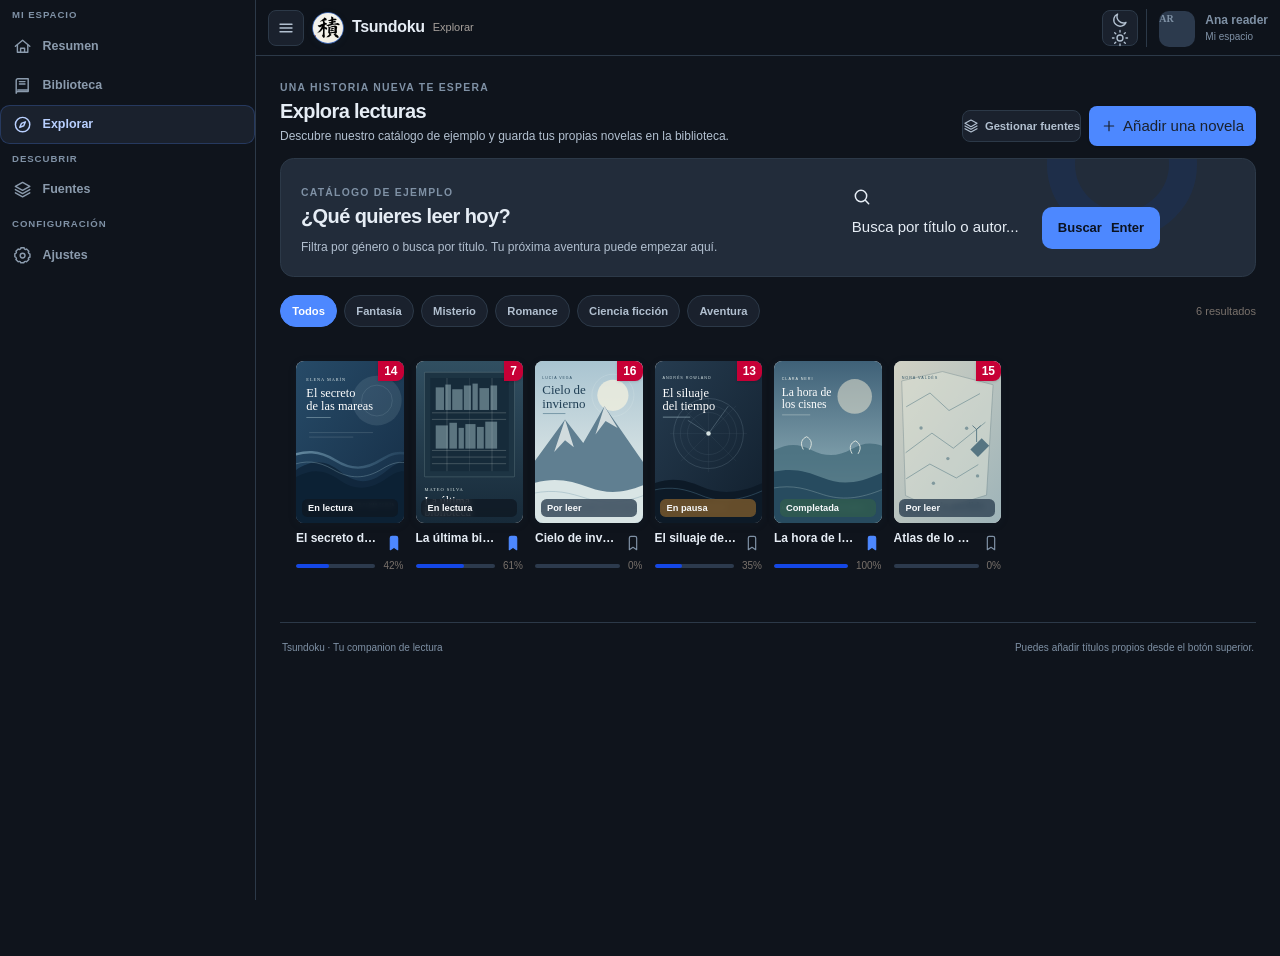
==== commit 67842a2c: "commit 2" ====
--- a/Tracker/pages/browse.html
+++ b/Tracker/pages/browse.html
@@ -88,16 +88,28 @@
   </nav>
 
   <main class="shell-main min-h-screen pb-24 md:pb-8" id="main-content" data-main-content>
-    <header class="page-header px-3 md:px-0"><div class="page-header__copy"><p class="eyebrow">Una historia nueva te espera</p><h1>Explora lecturas</h1><p>Descubre nuestro catálogo de ejemplo y guarda tus propias novelas en la biblioteca.</p></div><div class="page-header__actions"><a class="button button--secondary" href="../index.html#sources"><svg class="icon icon--sm" viewBox="0 0 24 24" aria-hidden="true"><path d="m12 3-9 5 9 5 9-5-9-5Z"/><path d="m3 12 9 5 9-5M3 16l9 5 9-5"/></svg>Gestionar fuentes</a><button class="button" type="button" data-open-dialog="add-novel-dialog"><svg class="icon icon--sm" viewBox="0 0 24 24" aria-hidden="true"><path d="M12 5v14M5 12h14"/></svg>Añadir una novela</button></div></header>
+    <div class="shell-view">
+      <header class="mb-3 flex items-end justify-between gap-3 px-3 md:px-0" aria-labelledby="browse-heading">
+        <div>
+          <p class="shell-section-label mb-1">Una historia nueva te espera</p>
+          <h1 class="shell-view-title" id="browse-heading">Explora lecturas</h1>
+          <p class="shell-view-subtitle mt-1">Descubre nuestro catálogo de ejemplo y guarda tus propias novelas en la biblioteca.</p>
+        </div>
+        <div class="flex flex-wrap items-center gap-2">
+          <a class="shell-button" href="../index.html#sources"><svg class="icon icon--sm" viewBox="0 0 24 24" aria-hidden="true"><path d="m12 3-9 5 9 5 9-5-9-5Z"/><path d="m3 12 9 5 9-5M3 16l9 5 9-5"/></svg>Gestionar fuentes</a>
+          <button class="shell-accent-button inline-flex items-center gap-1.5 rounded-lg bg-blue-800 px-3 py-2 text-xs font-semibold text-white shadow-sm transition hover:bg-blue-700 dark:bg-blue-700 dark:hover:bg-blue-600" type="button" data-open-dialog="add-novel-dialog"><svg class="icon !h-4 !w-4" viewBox="0 0 24 24" aria-hidden="true"><path d="M12 5v14M5 12h14"/></svg>Añadir una novela</button>
+        </div>
+      </header>
 
-    <section class="browse-hero" aria-labelledby="browse-title">
-      <div class="browse-hero__copy"><p class="eyebrow">Catálogo de ejemplo</p><h1 id="browse-title">¿Qué quieres leer hoy?</h1><p>Filtra por género o busca por título. Tu próxima aventura puede empezar aquí.</p></div>
-      <form class="browse-hero__search" data-browse-form role="search"><svg class="icon" viewBox="0 0 24 24" aria-hidden="true"><circle cx="10.8" cy="10.8" r="6.8"/><path d="m16 16 4 4"/></svg><label class="sr-only" for="browse-search">Buscar en el catálogo</label><input id="browse-search" data-browse-search type="search" placeholder="Busca por título o autor..." autocomplete="off"><button class="button" type="submit">Buscar <span>Enter</span></button></form>
-    </section>
+      <section class="browse-hero" aria-labelledby="browse-title">
+        <div class="browse-hero__copy"><p class="shell-section-label">Catálogo de ejemplo</p><h1 class="shell-view-title" id="browse-title">¿Qué quieres leer hoy?</h1><p class="shell-view-subtitle">Filtra por género o busca por título. Tu próxima aventura puede empezar aquí.</p></div>
+        <form class="browse-hero__search" data-browse-form role="search"><svg class="icon" viewBox="0 0 24 24" aria-hidden="true"><circle cx="10.8" cy="10.8" r="6.8"/><path d="m16 16 4 4"/></svg><label class="sr-only" for="browse-search">Buscar en el catálogo</label><input id="browse-search" data-browse-search type="search" placeholder="Busca por título o autor..." autocomplete="off"><button class="button" type="submit">Buscar <span>Enter</span></button></form>
+      </section>
 
-    <div class="browse-controls"><div class="browse-genres" role="group" aria-label="Filtrar por género"><button class="filter-chip is-active" type="button" data-browse-genre="all" aria-pressed="true">Todos</button><button class="filter-chip" type="button" data-browse-genre="Fantasía" aria-pressed="false">Fantasía</button><button class="filter-chip" type="button" data-browse-genre="Misterio" aria-pressed="false">Misterio</button><button class="filter-chip" type="button" data-browse-genre="Romance" aria-pressed="false">Romance</button><button class="filter-chip" type="button" data-browse-genre="Ciencia ficción" aria-pressed="false">Ciencia ficción</button><button class="filter-chip" type="button" data-browse-genre="Aventura" aria-pressed="false">Aventura</button></div><span class="library-meta" data-browse-count>— resultados</span></div>
-    <section class="browse-grid" data-browse-grid aria-live="polite"></section>
-    <footer class="page-footer"><span>Tsundoku · Tu companion de lectura</span><span>Puedes añadir títulos propios desde el botón superior.</span></footer>
+      <div class="browse-controls px-3 md:px-0"><div class="browse-genres" role="group" aria-label="Filtrar por género"><button class="shell-filter is-active" type="button" data-browse-genre="all" aria-pressed="true">Todos</button><button class="shell-filter" type="button" data-browse-genre="Fantasía" aria-pressed="false">Fantasía</button><button class="shell-filter" type="button" data-browse-genre="Misterio" aria-pressed="false">Misterio</button><button class="shell-filter" type="button" data-browse-genre="Romance" aria-pressed="false">Romance</button><button class="shell-filter" type="button" data-browse-genre="Ciencia ficción" aria-pressed="false">Ciencia ficción</button><button class="shell-filter" type="button" data-browse-genre="Aventura" aria-pressed="false">Aventura</button></div><span class="text-[11px] font-medium text-stone-500 dark:text-stone-400" data-browse-count>— resultados</span></div>
+      <section class="grid grid-cols-3 gap-3 p-4 sm:grid-cols-4 md:grid-cols-6 lg:grid-cols-8" data-browse-grid aria-live="polite"></section>
+      <footer class="page-footer"><span>Tsundoku · Tu companion de lectura</span><span>Puedes añadir títulos propios desde el botón superior.</span></footer>
+    </div>
   </main>
 
   <nav class="shell-bottom-nav fixed bottom-0 w-full flex justify-around border-t border-stone-800 bg-stone-900 py-2 z-50 md:hidden" aria-label="Navegación inferior">
--- a/Tracker/css/styles.css
+++ b/Tracker/css/styles.css
@@ -684,50 +684,6 @@
   padding: 30px 36px 52px;
 }
 
-.page-header {
-  display: flex;
-  align-items: flex-end;
-  justify-content: space-between;
-  gap: 24px;
-  margin-bottom: 25px;
-}
-
-.page-header__copy {
-  max-width: 680px;
-}
-
-.eyebrow {
-  margin-bottom: 7px;
-  color: var(--accent);
-  font-size: 10px;
-  font-weight: 800;
-  letter-spacing: 0.15em;
-  text-transform: uppercase;
-}
-
-.page-header h1 {
-  color: var(--text);
-  font-family: Georgia, "Times New Roman", serif;
-  font-size: clamp(28px, 3vw, 38px);
-  font-weight: 500;
-  line-height: 1.15;
-  letter-spacing: -0.025em;
-}
-
-.page-header p {
-  max-width: 610px;
-  margin-top: 8px;
-  color: var(--text-soft);
-  font-size: 14px;
-}
-
-.page-header__actions {
-  display: flex;
-  flex-wrap: wrap;
-  align-items: center;
-  gap: 10px;
-}
-
 .button {
   display: inline-flex;
   min-height: 42px;
@@ -1533,41 +1489,6 @@
   font-size: 11px;
 }
 
-.empty-state {
-  display: grid;
-  min-height: 310px;
-  place-items: center;
-  padding: 40px 24px;
-  text-align: center;
-}
-
-.empty-state__inner {
-  max-width: 390px;
-}
-
-.empty-state__icon {
-  display: grid;
-  width: 62px;
-  height: 62px;
-  margin: 0 auto 17px;
-  place-items: center;
-  border-radius: 18px;
-  background: var(--accent-soft);
-  color: var(--accent);
-}
-
-.empty-state h2 {
-  font-family: Georgia, "Times New Roman", serif;
-  font-size: 21px;
-  font-weight: 500;
-}
-
-.empty-state p {
-  margin: 8px auto 19px;
-  color: var(--text-soft);
-  font-size: 12px;
-}
-
 /* Detail */
 
 .breadcrumb {
@@ -1591,19 +1512,19 @@
 
 .detail-hero {
   display: grid;
-  grid-template-columns: 184px minmax(0, 1fr) minmax(230px, 0.52fr);
-  gap: 30px;
+  grid-template-columns: 128px minmax(0, 1fr) minmax(200px, 0.52fr);
+  gap: 20px;
   align-items: stretch;
-  padding: 28px;
+  padding: 20px;
 }
 
 .detail-cover {
-  width: 184px;
+  width: 128px;
   aspect-ratio: 2 / 3;
   align-self: start;
-  border-radius: 12px;
+  border-radius: 10px;
   background: var(--surface-strong);
-  box-shadow: 0 16px 30px rgba(25, 43, 56, 0.2);
+  box-shadow: 0 10px 22px rgba(25, 43, 56, 0.2);
   object-fit: cover;
 }
 
@@ -1622,34 +1543,29 @@
   margin-bottom: 12px;
 }
 
+/* El título y el autor los gobiernan las clases shell-* del HTML. */
 .detail-info h1 {
   max-width: 690px;
-  font-family: Georgia, "Times New Roman", serif;
-  font-size: clamp(28px, 3.5vw, 44px);
-  font-weight: 500;
-  line-height: 1.08;
-  letter-spacing: -0.03em;
 }
 
 .detail-author {
-  margin-top: 8px;
+  margin-top: 6px;
   color: var(--text-soft);
-  font-size: 13px;
 }
 
 .detail-description {
   max-width: 680px;
-  margin-top: 18px;
+  margin-top: 12px;
   color: var(--text-soft);
   font-size: 12px;
-  line-height: 1.7;
+  line-height: 1.6;
 }
 
 .tag-list {
   display: flex;
   flex-wrap: wrap;
-  gap: 7px;
-  margin-top: 18px;
+  gap: 6px;
+  margin-top: 12px;
 }
 
 .tag {
@@ -1666,9 +1582,9 @@
   display: flex;
   flex-direction: column;
   justify-content: center;
-  padding: 20px;
+  padding: 16px;
   border: 1px solid var(--border);
-  border-radius: 13px;
+  border-radius: 0.85rem;
   background: var(--surface-soft);
 }
 
@@ -1680,7 +1596,7 @@
 }
 
 .detail-progress-panel__top strong {
-  font-size: 24px;
+  font-size: 18px;
   line-height: 1;
 }
 
@@ -1691,36 +1607,36 @@
 }
 
 .detail-progress-panel .progress-track {
-  height: 7px;
-  margin-top: 13px;
+  height: 6px;
+  margin-top: 10px;
 }
 
 .detail-progress-panel p {
-  margin-top: 12px;
+  margin-top: 8px;
   color: var(--text-soft);
   font-size: 11px;
 }
 
 .detail-progress-panel .button {
-  margin-top: 16px;
+  margin-top: 12px;
 }
 
 .detail-actions {
   display: flex;
   flex-wrap: wrap;
   gap: 9px;
-  margin-top: 19px;
+  margin-top: 14px;
 }
 
 .detail-stats {
   display: grid;
   grid-template-columns: repeat(4, minmax(0, 1fr));
-  gap: 14px;
-  margin-top: 20px;
+  gap: 12px;
+  margin-top: 16px;
 }
 
 .detail-stat {
-  padding: 18px 20px;
+  padding: 14px 16px;
 }
 
 .detail-stat span,
@@ -1752,7 +1668,7 @@
   align-items: center;
   justify-content: space-between;
   gap: 16px;
-  padding: 17px 20px;
+  padding: 14px 16px;
   border-bottom: 1px solid var(--border);
 }
 
@@ -1866,24 +1782,24 @@
 .browse-hero {
   position: relative;
   display: grid;
-  grid-template-columns: minmax(0, 1.1fr) minmax(360px, 0.8fr);
-  gap: 42px;
+  grid-template-columns: minmax(0, 1.1fr) minmax(320px, 0.8fr);
+  gap: 24px;
   align-items: center;
   overflow: hidden;
-  margin-bottom: 28px;
-  padding: 34px;
+  margin-bottom: 18px;
+  padding: 20px;
   border: 1px solid var(--border);
-  border-radius: 18px;
+  border-radius: 0.85rem;
   background: var(--surface-soft);
 }
 
 .browse-hero::before {
   position: absolute;
-  top: -80px;
-  right: 8%;
-  width: 230px;
-  height: 230px;
-  border: 42px solid color-mix(in srgb, var(--accent-soft) 58%, transparent);
+  top: -70px;
+  right: 6%;
+  width: 150px;
+  height: 150px;
+  border: 28px solid color-mix(in srgb, var(--accent-soft) 58%, transparent);
   border-radius: 50%;
   content: "";
   pointer-events: none;
@@ -1895,20 +1811,11 @@
   z-index: 1;
 }
 
-.browse-hero h1 {
-  max-width: 620px;
-  font-family: Georgia, "Times New Roman", serif;
-  font-size: clamp(31px, 4.2vw, 51px);
-  font-weight: 500;
-  line-height: 1.04;
-  letter-spacing: -0.035em;
-}
-
+/* La tipografía del hero la gobiernan las clases shell-* del HTML. */
 .browse-hero p {
   max-width: 580px;
-  margin-top: 13px;
+  margin-top: 6px;
   color: var(--text-soft);
-  font-size: 13px;
 }
 
 .browse-search {
@@ -1918,24 +1825,23 @@
 .browse-search .icon {
   position: absolute;
   top: 50%;
-  left: 17px;
-  width: 21px;
-  height: 21px;
+  left: 13px;
+  width: 18px;
+  height: 18px;
   color: var(--text-muted);
   transform: translateY(-50%);
 }
 
 .browse-search input {
   width: 100%;
-  height: 58px;
-  padding: 0 115px 0 50px;
-  border: 1px solid var(--border-strong);
-  border-radius: 13px;
+  height: 42px;
+  padding: 0 96px 0 42px;
+  border: 1px solid var(--border);
+  border-radius: 10px;
   outline: none;
   background: var(--surface);
   color: var(--text);
   font-size: 13px;
-  box-shadow: var(--shadow);
 }
 
 .browse-search input:focus {
@@ -1945,9 +1851,12 @@
 
 .browse-search .button {
   position: absolute;
-  top: 8px;
-  right: 8px;
-  min-height: 42px;
+  top: 5px;
+  right: 5px;
+  min-height: 32px;
+  padding: 0 12px;
+  border-radius: 8px;
+  font-size: 0.75rem;
 }
 
 .browse-controls {
@@ -2144,11 +2053,11 @@
   }
 
   .detail-hero {
-    grid-template-columns: 160px minmax(0, 1fr);
+    grid-template-columns: 112px minmax(0, 1fr);
   }
 
   .detail-cover {
-    width: 160px;
+    width: 112px;
   }
 
   .detail-progress-panel {
@@ -2277,13 +2186,13 @@
   }
 
   .detail-hero {
-    grid-template-columns: 125px minmax(0, 1fr);
-    gap: 20px;
-    padding: 20px;
+    grid-template-columns: 96px minmax(0, 1fr);
+    gap: 16px;
+    padding: 16px;
   }
 
   .detail-cover {
-    width: 125px;
+    width: 96px;
   }
 
   .detail-description {
@@ -2295,13 +2204,13 @@
   }
 
   .browse-hero {
-    gap: 25px;
-    padding: 26px 22px;
+    gap: 16px;
+    padding: 16px;
   }
 
   .browse-search input {
-    height: 54px;
-    padding-right: 50px;
+    height: 42px;
+    padding-right: 46px;
   }
 
   .browse-search .button span {
@@ -2309,7 +2218,7 @@
   }
 
   .browse-search .button {
-    width: 42px;
+    width: 32px;
     padding: 0;
   }
 
@@ -2390,21 +2299,17 @@
   }
 
   .detail-hero {
-    grid-template-columns: 100px minmax(0, 1fr);
-    gap: 16px;
-    padding: 16px;
+    grid-template-columns: 80px minmax(0, 1fr);
+    gap: 12px;
+    padding: 12px;
   }
 
   .detail-cover {
-    width: 100px;
-  }
-
-  .detail-info h1 {
-    font-size: 24px;
+    width: 80px;
   }
 
   .detail-description {
-    margin-top: 14px;
+    margin-top: 10px;
   }
 
   .detail-actions {
@@ -2478,6 +2383,10 @@
 /* App shell estilo Mihon: compacto,Cover-first y con navegación adaptativa. */
 .tsun-shell {
   --shell-header-height: 3.5rem;
+  --shell-sidebar-width: 16rem;
+  --shell-sidebar-width-collapsed: 4.5rem;
+  --shell-sidebar-gap: 0.75rem;
+  --shell-sidebar-motion: 300ms ease-in-out;
   min-height: 100vh;
   background: var(--canvas);
   color: var(--text);
@@ -2980,6 +2889,29 @@
   background: var(--accent-hover) !important;
 }
 
+.tsun-shell .shell-button {
+  display: inline-flex;
+  min-height: 2rem;
+  align-items: center;
+  gap: 0.375rem;
+  border: 1px solid var(--border);
+  border-radius: 0.5rem;
+  background: var(--surface);
+  color: var(--text-soft);
+  font-size: 0.7rem;
+  font-weight: 700;
+  line-height: 1.1;
+  white-space: nowrap;
+  cursor: pointer;
+  transition: background-color 150ms ease, border-color 150ms ease, color 150ms ease;
+}
+
+.tsun-shell .shell-button:hover {
+  border-color: var(--border-strong);
+  background: var(--surface-soft);
+  color: var(--text);
+}
+
 .tsun-shell .shell-settings-card {
   border: 1px solid var(--border);
   border-radius: 0.85rem;
@@ -3089,19 +3021,19 @@
 .tsun-shell [data-sidebar] {
   position: fixed;
   z-index: 50;
-  top: var(--shell-header-height);
+  top: 0;
   bottom: 0;
   left: 0;
   display: flex;
-  width: 16rem;
+  width: var(--shell-sidebar-width);
   flex-direction: column;
   border-right: 1px solid var(--border);
   background: var(--nav-bg);
-  transition: width 300ms ease-in-out, transform 300ms ease-in-out;
+  transition: width var(--shell-sidebar-motion), transform var(--shell-sidebar-motion);
 }
 
 .tsun-shell [data-sidebar].is-collapsed {
-  width: 4.5rem;
+  width: var(--shell-sidebar-width-collapsed);
 }
 
 .tsun-shell [data-sidebar].is-collapsed .sidebar-label {
@@ -3267,16 +3199,37 @@
 
 /* Contenido principal con margen dinámico */
 .tsun-shell [data-main-content] {
-  transition: margin-left 300ms ease-in-out;
-}
-
+  transition: margin-left var(--shell-sidebar-motion);
+}
+
+/* Escritorio: la barra lateral es fixed y el header es sticky, por lo que el
+   header reserva su ancho con padding-left. Al colapsar, el padding se reduce
+   en la misma medida y duración que el ancho de la barra lateral. */
 @media (min-width: 768px) {
+  .tsun-shell .shell-header {
+    padding-left: calc(var(--shell-sidebar-width) + var(--shell-sidebar-gap));
+    transition: padding-left var(--shell-sidebar-motion);
+  }
+
+  .tsun-shell:has([data-sidebar].is-collapsed) .shell-header {
+    padding-left: calc(var(--shell-sidebar-width-collapsed) + var(--shell-sidebar-gap));
+  }
+
   .tsun-shell [data-main-content] {
-    margin-left: 16rem;
+    margin-left: var(--shell-sidebar-width);
   }
 
   .tsun-shell [data-main-content].is-sidebar-collapsed {
-    margin-left: 4.5rem;
+    margin-left: var(--shell-sidebar-width-collapsed);
+  }
+
+  .tsun-shell .shell-search-panel,
+  .tsun-shell .shell-menu {
+    right: 1rem;
+  }
+
+  .tsun-shell .shell-view {
+    padding: 1.5rem 1.5rem 2.5rem;
   }
 }
 
@@ -3293,28 +3246,7 @@
   .tsun-shell [data-main-content] {
     margin-left: 0;
   }
-}
-
-@media (min-width: 768px) {
-  .tsun-shell .shell-header {
-    padding-left: 5.5rem;
-  }
-
-  .tsun-shell .shell-search-panel,
-  .tsun-shell .shell-menu {
-    right: 1rem;
-  }
-
-  .tsun-shell .shell-main {
-    margin-left: 4.75rem;
-  }
-
-  .tsun-shell .shell-view {
-    padding: 1.5rem 1.5rem 2.5rem;
-  }
-}
-
-@media (max-width: 767px) {
+
   .tsun-shell .shell-view {
     padding-bottom: 5.5rem;
   }
